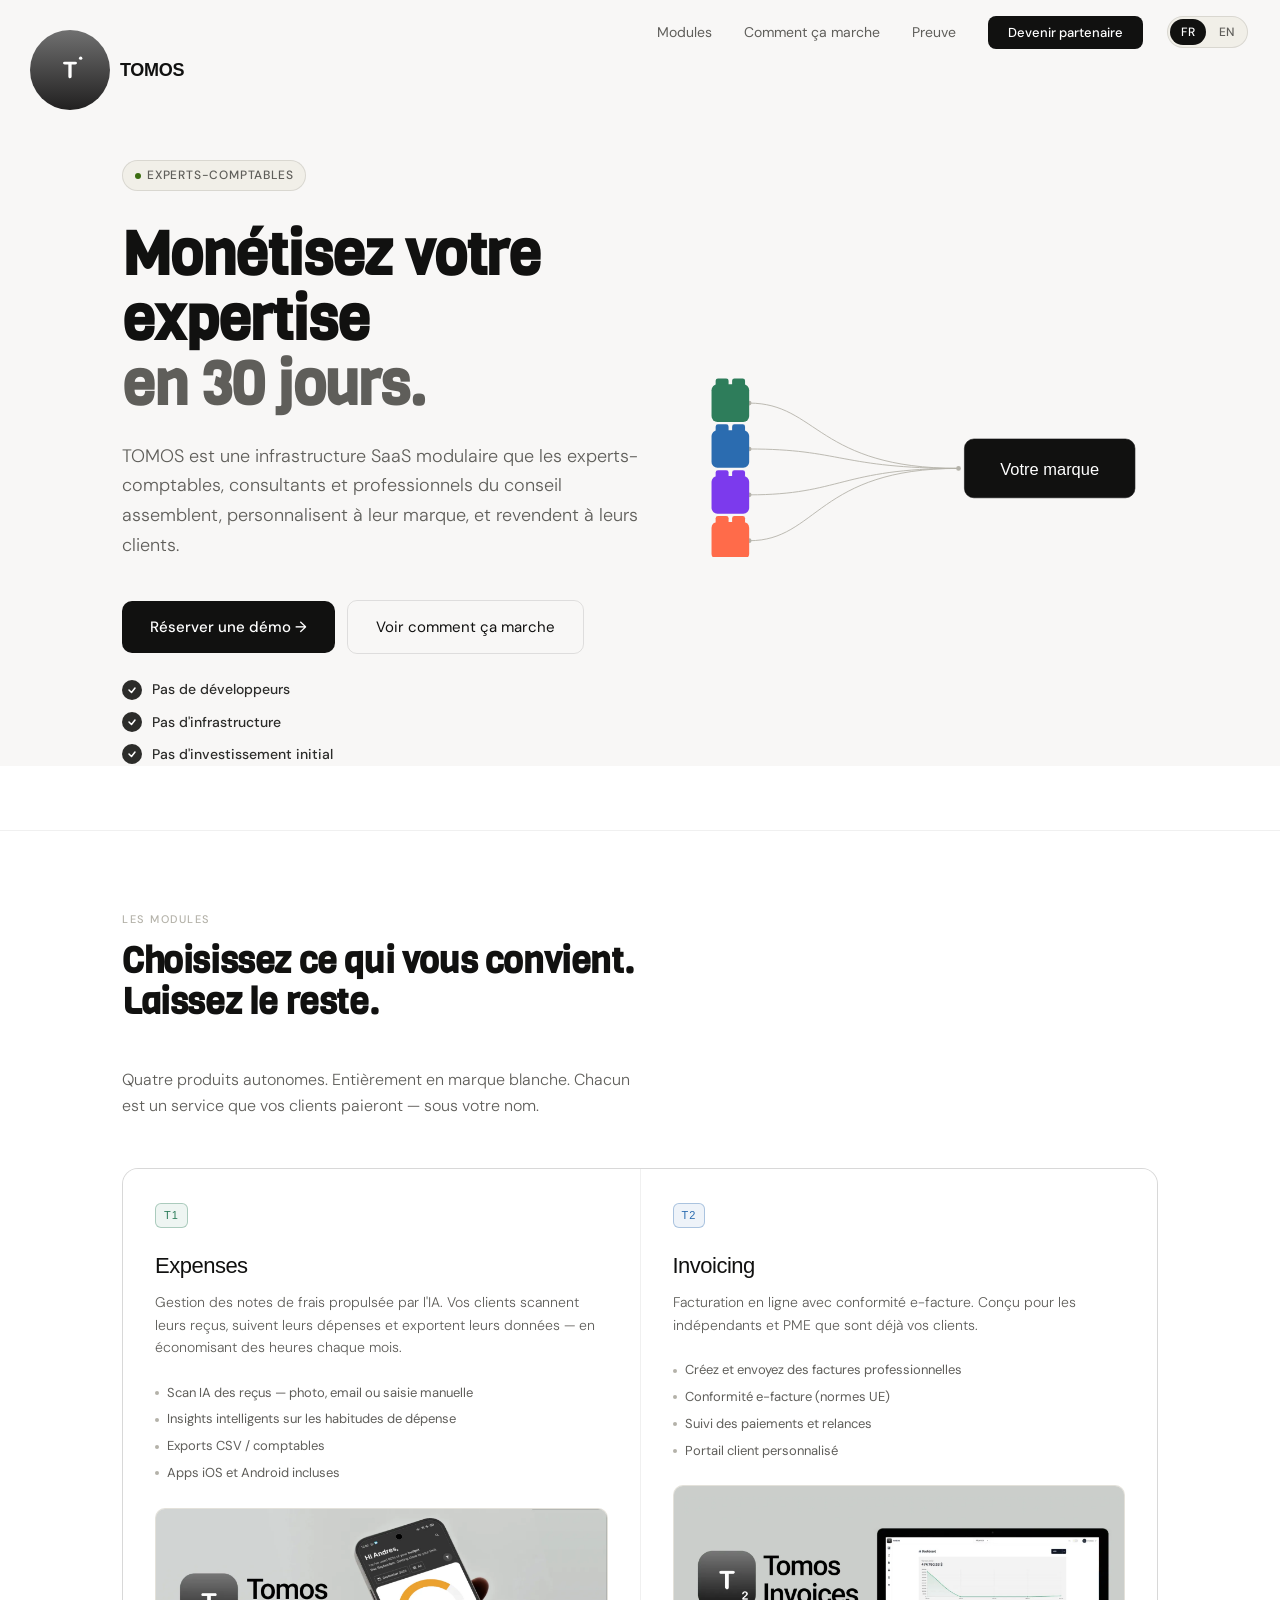
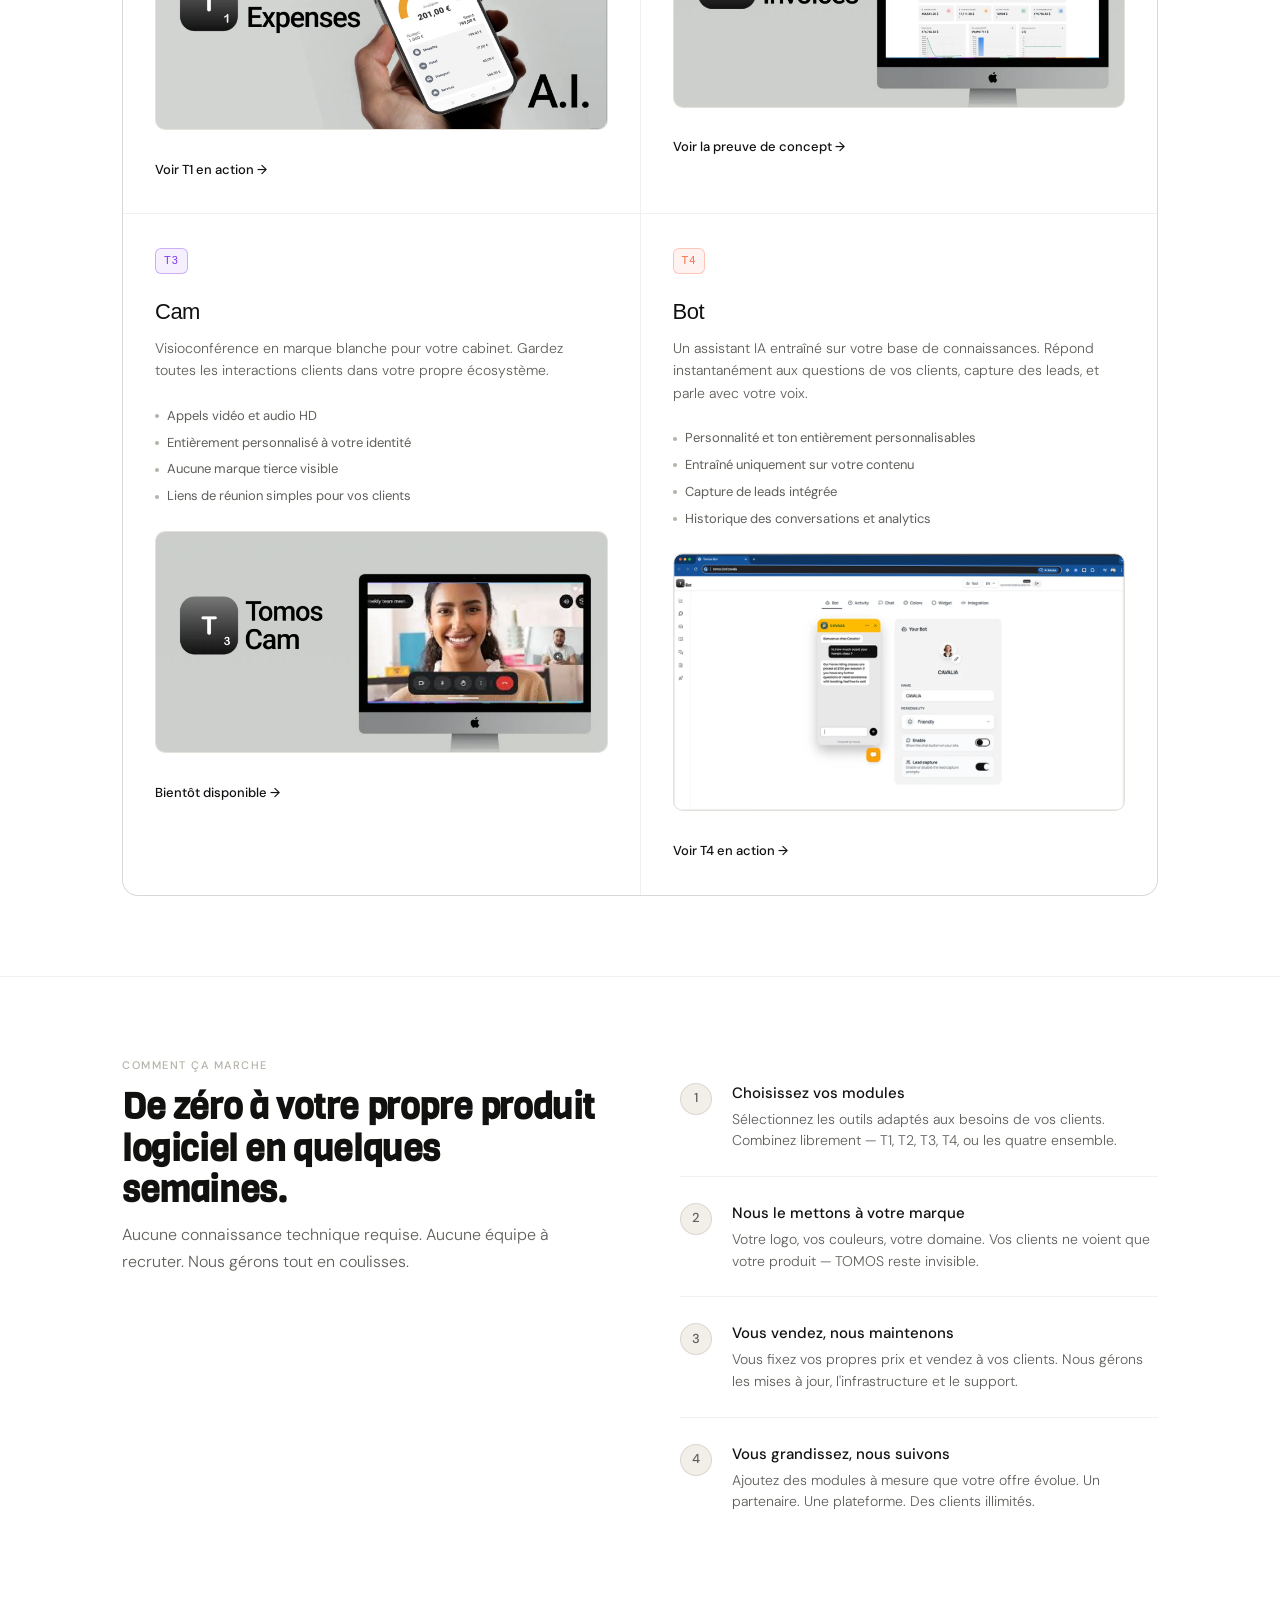
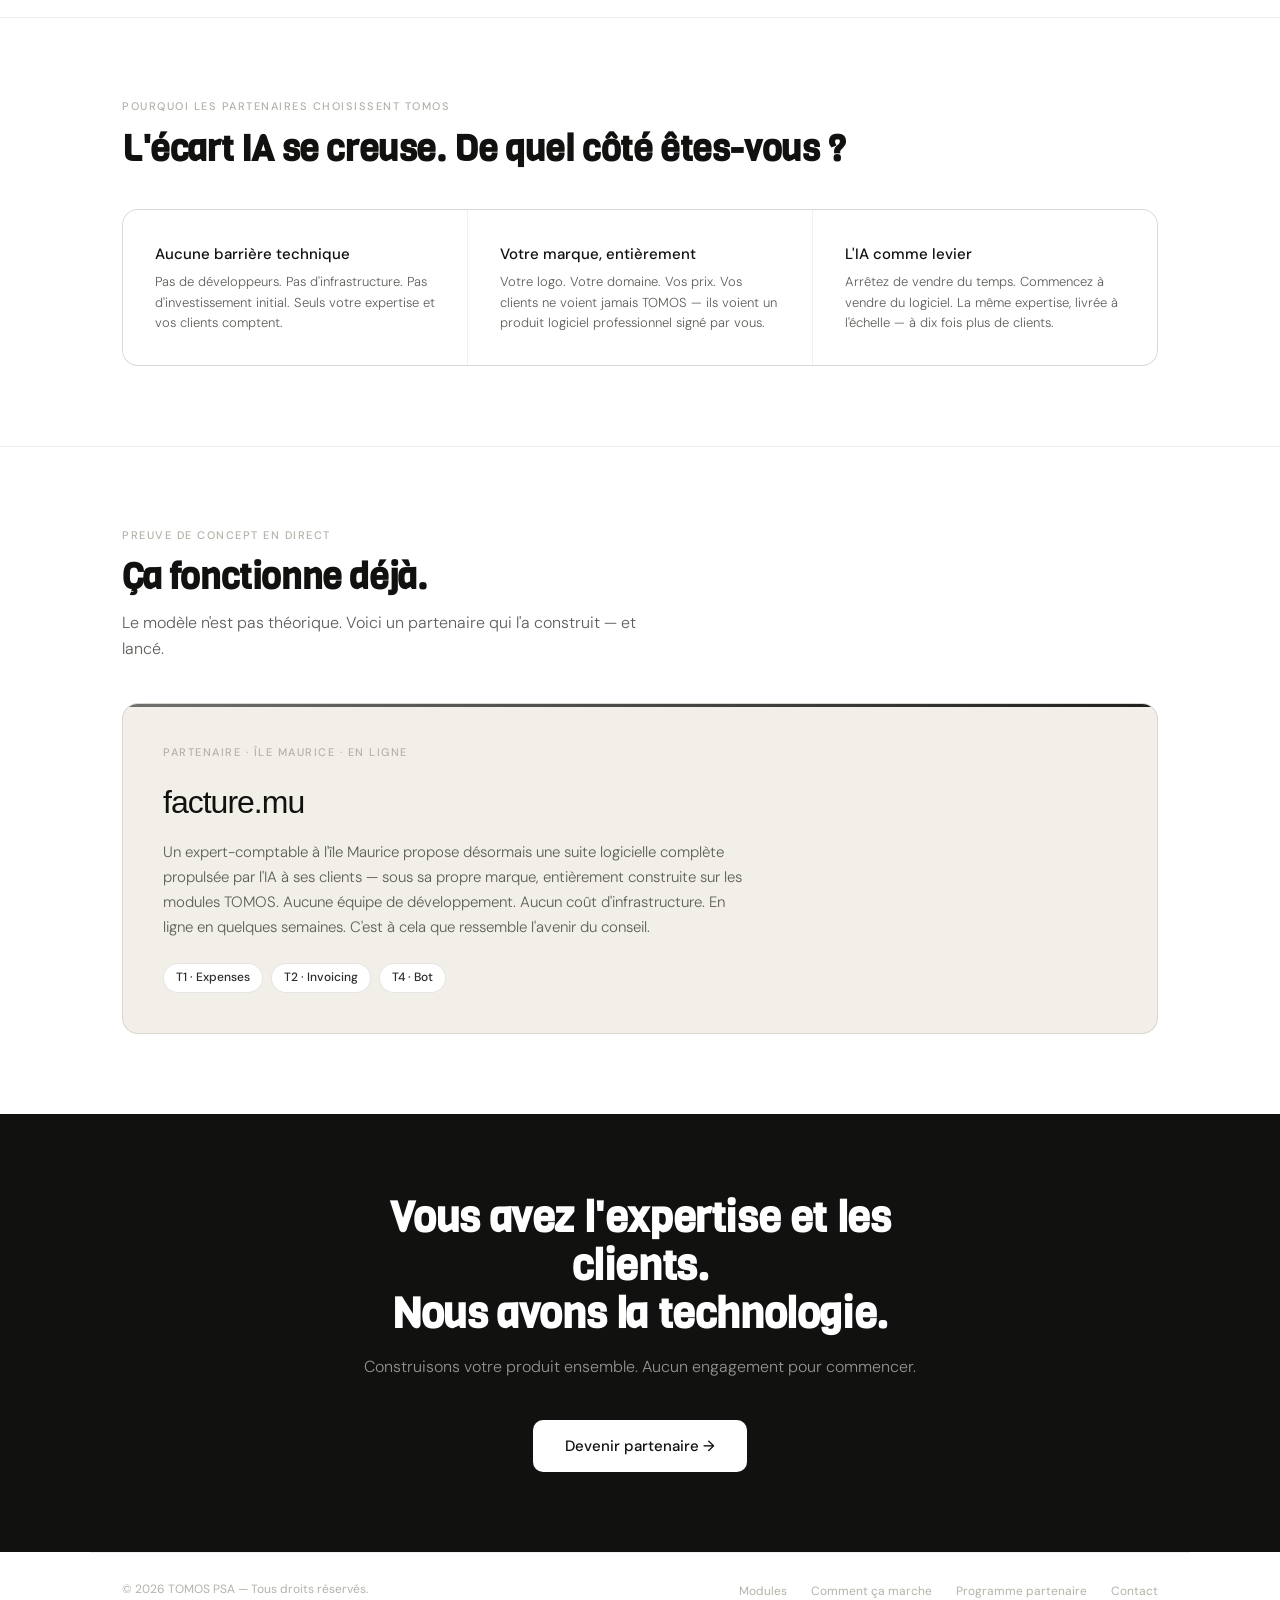
==== index.html @ b1128c19 "Replace Syne display font with Arial Co-Authored-By: Claude Sonnet 5 <noreply@anthropic.com>" ====
<!DOCTYPE html>
<html lang="fr">
<head>
  <meta charset="UTF-8">
  <meta name="viewport" content="width=device-width, initial-scale=1.0">
  <title>TOMOS.io — Monetize your expertise</title>
  <meta name="description" content="TOMOS is modular white-label SaaS infrastructure for accounting firms and advisory professionals — Expenses, Invoicing, Cam, Bot.">
  <link rel="icon" href="assets/img/logos/logo-tomos.svg" type="image/svg+xml">
  <link rel="preconnect" href="https://fonts.googleapis.com">
  <link rel="preconnect" href="https://fonts.gstatic.com" crossorigin>
  <link href="https://fonts.googleapis.com/css2?family=DM+Sans:ital,opsz,wght@0,9..40,300;0,9..40,400;0,9..40,500;1,9..40,300&family=Viga&display=swap" rel="stylesheet">
  <link rel="stylesheet" href="assets/css/style.css?v=14">
</head>
<body>

  <div class="hero-bg-parallax"></div>

  <!-- NAV -->
    <a href="index.html" class="nav-logo">
      <img src="assets/img/logos/logo-tomos.svg" alt="TOMOS" class="logo-mark">
      <span class="logo-name">TOMOS</span>
    </a>
  <nav>
    <ul class="nav-links">
      <li><a href="#modules" data-i18n="common.nav.modules">Modules</a></li>
      <li><a href="#how" data-i18n="common.nav.how">How it works</a></li>
      <li><a href="#proof" data-i18n="common.nav.proof">Proof of concept</a></li>
      <li><a href="partner.html" class="nav-cta" data-i18n="common.nav.partner">Become a partner</a></li>
    </ul>
    <div class="lang-switch">
      <button class="lang-btn" data-lang="fr">FR</button>
      <button class="lang-btn" data-lang="en">EN</button>
    </div>
  </nav>

  <!-- HERO -->
  <div class="hero-section">
    <div class="hero">
      <div class="hero-grid">
        <div class="hero-copy">
          <div class="hero-tag">
            <span class="hero-dot"></span>
            <span data-i18n="index.hero.tag">For accounting firms</span>
          </div>
          <h1 data-i18n="index.hero.title">Monetize your expertise<br><span class="muted">in 30 days.</span></h1>
          <p class="hero-sub" data-i18n="index.hero.sub">TOMOS is modular SaaS infrastructure that accounting firms, consultants, and advisory professionals assemble, brand as their own, and sell to their clients.</p>
          <div class="hero-actions">
            <a href="partner.html" class="btn-primary" data-i18n="index.hero.ctaPrimary">Book a demo →</a>
            <a href="#how" class="btn-secondary" data-i18n="index.hero.ctaSecondary">See how it works</a>
          </div>
          <ul class="hero-checklist">
            <li><span class="check-dot"><svg viewBox="0 0 10 10" fill="none"><path d="M2 5l2.5 2.5L8 3" stroke="#fff" stroke-width="1.5" stroke-linecap="round" stroke-linejoin="round"/></svg></span><span data-i18n="index.hero.check1">No developers</span></li>
            <li><span class="check-dot"><svg viewBox="0 0 10 10" fill="none"><path d="M2 5l2.5 2.5L8 3" stroke="#fff" stroke-width="1.5" stroke-linecap="round" stroke-linejoin="round"/></svg></span><span data-i18n="index.hero.check2">No infrastructure</span></li>
            <li><span class="check-dot"><svg viewBox="0 0 10 10" fill="none"><path d="M2 5l2.5 2.5L8 3" stroke="#fff" stroke-width="1.5" stroke-linecap="round" stroke-linejoin="round"/></svg></span><span data-i18n="index.hero.check3">No upfront investment</span></li>
          </ul>
        </div>

        <div class="hero-visual">
          <div class="diagram-panel">
            <svg class="node-diagram" viewBox="0 0 800 320" xmlns="http://www.w3.org/2000/svg" role="img" aria-label="T1, T2, T3 and T4 modules connecting into your branded product">
              <path class="connector" d="M104,58 C220,58 220,169 460,169"/>
              <path class="connector" d="M104,136 C260,136 260,169 460,169"/>
              <path class="connector" d="M104,214 C260,214 260,169 460,169"/>
              <path class="connector" d="M104,292 C220,292 220,169 460,169"/>
              <circle class="connector-dot" cx="460" cy="169" r="4"/>

              <g class="floating-brick" style="animation-delay:0s">
                <circle class="connector-dot" cx="104" cy="58" r="4"/>
                <rect x="47" y="16" width="22" height="14" rx="4" fill="var(--node-t1)"/>
                <rect x="75" y="16" width="22" height="14" rx="4" fill="var(--node-t1)"/>
                <rect x="40" y="26" width="64" height="64" rx="10" fill="var(--node-t1)"/>
              </g>

              <g class="floating-brick" style="animation-delay:0.5s">
                <circle class="connector-dot" cx="104" cy="136" r="4"/>
                <rect x="47" y="94" width="22" height="14" rx="4" fill="var(--node-t2)"/>
                <rect x="75" y="94" width="22" height="14" rx="4" fill="var(--node-t2)"/>
                <rect x="40" y="104" width="64" height="64" rx="10" fill="var(--node-t2)"/>
              </g>

              <g class="floating-brick" style="animation-delay:1s">
                <circle class="connector-dot" cx="104" cy="214" r="4"/>
                <rect x="47" y="172" width="22" height="14" rx="4" fill="var(--node-t3)"/>
                <rect x="75" y="172" width="22" height="14" rx="4" fill="var(--node-t3)"/>
                <rect x="40" y="182" width="64" height="64" rx="10" fill="var(--node-t3)"/>
              </g>

              <g class="floating-brick" style="animation-delay:1.5s">
                <circle class="connector-dot" cx="104" cy="292" r="4"/>
                <rect x="47" y="250" width="22" height="14" rx="4" fill="var(--node-t4)"/>
                <rect x="75" y="250" width="22" height="14" rx="4" fill="var(--node-t4)"/>
                <rect x="40" y="260" width="64" height="64" rx="10" fill="var(--node-t4)"/>
              </g>

              <rect class="output-rect" x="470" y="119" width="290" height="100" rx="16"/>
              <text class="output-title" x="615" y="180" font-size="28" text-anchor="middle" data-i18n="index.hero.diagramTitle">Your brand</text>
            </svg>
          </div>
        </div>
      </div>
    </div>
  </div>

  <hr class="section-divider">

  <!-- MODULES -->
  <section id="modules">
    <div class="section-intro">
      <div>
        <div class="section-label" data-i18n="index.modules.label">The modules</div>
        <h2 data-i18n="index.modules.title">Pick what fits.<br>Leave what doesn't.</h2>
      </div>
      <p class="section-sub" data-i18n="index.modules.sub">Four standalone products. Fully white-label. Each one is something your clients will pay for — under your name.</p>
    </div>

    <div class="modules-grid">

      <!-- T1 -->
      <div class="module-card">
        <div class="module-number t1">T1</div>
        <div class="module-title">Expenses</div>
        <p class="module-desc" data-i18n="index.modules.t1.desc">AI-powered expense management. Your clients scan receipts, track spending, and export data — saving hours every month.</p>
        <ul class="module-features">
          <li><span class="feature-dot"></span><span data-i18n="index.modules.t1.f1">AI receipt scanning — photo, email, or manual</span></li>
          <li><span class="feature-dot"></span><span data-i18n="index.modules.t1.f2">Smart insights and spending patterns</span></li>
          <li><span class="feature-dot"></span><span data-i18n="index.modules.t1.f3">CSV/accounting exports</span></li>
          <li><span class="feature-dot"></span><span data-i18n="index.modules.t1.f4">iOS and Android apps included</span></li>
        </ul>
        <div class="module-img">
          <img src="assets/img/logos/header-t1.webp" alt="T1 Expenses" loading="lazy">
        </div>
        <br>
        <a href="t1.html" class="module-link" data-i18n="index.modules.t1.link">See T1 in action →</a>
      </div>

      <!-- T2 -->
      <div class="module-card">
        <div class="module-number t2">T2</div>
        <div class="module-title">Invoicing</div>
        <p class="module-desc" data-i18n="index.modules.t2.desc">Online invoicing with e-invoice compliance. Built for the entrepreneurs and SMEs your clients already are.</p>
        <ul class="module-features">
          <li><span class="feature-dot"></span><span data-i18n="index.modules.t2.f1">Create and send professional invoices</span></li>
          <li><span class="feature-dot"></span><span data-i18n="index.modules.t2.f2">E-invoice compliance (EU standards)</span></li>
          <li><span class="feature-dot"></span><span data-i18n="index.modules.t2.f3">Payment tracking and reminders</span></li>
          <li><span class="feature-dot"></span><span data-i18n="index.modules.t2.f4">Branded client portal</span></li>
        </ul>
        <div class="module-img">
          <img src="assets/img/logos/header-t2.webp" alt="T2 Invoicing" loading="lazy">
        </div>
        <br>
        <a href="t2.html" class="module-link" data-i18n="index.modules.t2.link">See the proof of concept →</a>
      </div>

      <!-- T3 -->
      <div class="module-card">
        <div class="module-number t3">T3</div>
        <div class="module-title">Cam</div>
        <p class="module-desc" data-i18n="index.modules.t3.desc">Branded video conferencing for your practice. Keep all client interactions inside your own ecosystem.</p>
        <ul class="module-features">
          <li><span class="feature-dot"></span><span data-i18n="index.modules.t3.f1">HD video and audio calls</span></li>
          <li><span class="feature-dot"></span><span data-i18n="index.modules.t3.f2">Fully branded with your identity</span></li>
          <li><span class="feature-dot"></span><span data-i18n="index.modules.t3.f3">No third-party branding visible</span></li>
          <li><span class="feature-dot"></span><span data-i18n="index.modules.t3.f4">Simple meeting links for clients</span></li>
        </ul>
        <div class="module-img">
          <img src="assets/img/logos/header-t3.webp" alt="T3 Cam" loading="lazy">
        </div>
        <br>
        <a href="t3.html" class="module-link" data-i18n="index.modules.t3.link">Coming soon →</a>
      </div>

      <!-- T4 -->
      <div class="module-card">
        <div class="module-number t4">T4</div>
        <div class="module-title">Bot</div>
        <p class="module-desc" data-i18n="index.modules.t4.desc">An AI assistant trained on your knowledge base. Answers your clients' questions instantly, captures leads, and speaks in your voice.</p>
        <ul class="module-features">
          <li><span class="feature-dot"></span><span data-i18n="index.modules.t4.f1">Fully customizable persona and tone</span></li>
          <li><span class="feature-dot"></span><span data-i18n="index.modules.t4.f2">Trained only on your content</span></li>
          <li><span class="feature-dot"></span><span data-i18n="index.modules.t4.f3">Lead capture built in</span></li>
          <li><span class="feature-dot"></span><span data-i18n="index.modules.t4.f4">Conversation history and analytics</span></li>
        </ul>
        <div class="module-img">
          <img src="assets/img/t4/app-bot.webp" alt="T4 Bot interface" loading="lazy">
        </div>
        <br>
        <a href="t4.html" class="module-link" data-i18n="index.modules.t4.link">See T4 in action →</a>
      </div>

    </div>
  </section>

  <hr class="section-divider">

  <!-- HOW IT WORKS -->
  <section id="how">
    <div class="how-grid">
      <div>
        <div class="section-label" data-i18n="index.how.label">How it works</div>
        <h2 data-i18n="index.how.title">From zero to your own software product in weeks.</h2>
        <p class="section-sub" style="margin-top:0.75rem;" data-i18n="index.how.sub">No technical knowledge required. No team to hire. We handle everything behind the scenes.</p>
      </div>
      <ul class="steps">
        <li class="step">
          <div class="step-num">1</div>
          <div>
            <div class="step-title" data-i18n="index.how.step1.title">Choose your modules</div>
            <p class="step-desc" data-i18n="index.how.step1.desc">Select the tools that fit your clients' needs. Combine freely — T1, T2, T3, T4, or all four together.</p>
          </div>
        </li>
        <li class="step">
          <div class="step-num">2</div>
          <div>
            <div class="step-title" data-i18n="index.how.step2.title">We brand it for you</div>
            <p class="step-desc" data-i18n="index.how.step2.desc">Your logo, your colors, your domain. Your clients see only your product — TOMOS is invisible.</p>
          </div>
        </li>
        <li class="step">
          <div class="step-num">3</div>
          <div>
            <div class="step-title" data-i18n="index.how.step3.title">You sell, we maintain</div>
            <p class="step-desc" data-i18n="index.how.step3.desc">You set your own pricing and sell to your clients. We handle updates, infrastructure, and support.</p>
          </div>
        </li>
        <li class="step">
          <div class="step-num">4</div>
          <div>
            <div class="step-title" data-i18n="index.how.step4.title">You grow, we scale with you</div>
            <p class="step-desc" data-i18n="index.how.step4.desc">Add modules as your offering evolves. One partner. One stack. Unlimited clients.</p>
          </div>
        </li>
      </ul>
    </div>
  </section>

  <hr class="section-divider">

  <!-- VALUE PROPS -->
  <section>
    <div class="section-label" data-i18n="index.values.label">Why partners choose TOMOS</div>
    <h2 data-i18n="index.values.title">The AI gap is widening. Which side are you on?</h2>
    <div class="values-grid">
      <div class="value-item">
        <div class="value-title" data-i18n="index.values.v1.title">No technical barrier</div>
        <p class="value-desc" data-i18n="index.values.v1.desc">No developers. No infrastructure. No upfront investment. Your talent and your clients are the only things you need.</p>
      </div>
      <div class="value-item">
        <div class="value-title" data-i18n="index.values.v2.title">Your brand, entirely</div>
        <p class="value-desc" data-i18n="index.values.v2.desc">Your logo. Your domain. Your pricing. Your clients never see TOMOS — they see a professional software product from you.</p>
      </div>
      <div class="value-item">
        <div class="value-title" data-i18n="index.values.v3.title">AI as your lever</div>
        <p class="value-desc" data-i18n="index.values.v3.desc">Stop selling time. Start selling software. The same expertise, delivered at scale — to ten times more clients.</p>
      </div>
    </div>
  </section>

  <hr class="section-divider">

  <!-- PROOF -->
  <section id="proof">
    <div class="section-label" data-i18n="index.proofSection.label">Live proof of concept</div>
    <h2 data-i18n="index.proofSection.title">It's already working.</h2>
    <p class="section-sub" style="margin-bottom:2.5rem;" data-i18n="index.proofSection.sub">The model isn't theoretical. Here's a partner who built on it — and launched.</p>
    <div class="proof-card">
      <div class="proof-eyebrow" data-i18n="index.proofSection.eyebrow">Partner · Mauritius · Live</div>
      <div class="proof-name">facture.mu</div>
      <p class="proof-desc" data-i18n="index.proofSection.desc">An accounting professional in Mauritius now offers a complete AI-powered software suite to his clients — under his own brand, built entirely on TOMOS modules. No development team. No infrastructure costs. Live in weeks. This is what the future of advisory looks like.</p>
      <div class="proof-modules">
        <span class="proof-pill">T1 · Expenses</span>
        <span class="proof-pill">T2 · Invoicing</span>
        <span class="proof-pill">T4 · Bot</span>
      </div>
    </div>
  </section>

  <!-- CTA -->
  <div class="cta-section">
    <div class="cta-inner">
      <h2 data-i18n="index.cta.title">You have the clients and the drive.<br>We have the technology.</h2>
      <p data-i18n="index.cta.sub">Let's build your product together. No commitment to start.</p>
      <a href="partner.html" class="btn-white" data-i18n="index.cta.btn">Become a partner →</a>
    </div>
  </div>

  <!-- FOOTER -->
  <footer>
    <span class="footer-copy" data-i18n="common.footer.copy">© 2026 TOMOS PSA — All rights reserved.</span>
    <ul class="footer-links">
      <li><a href="#modules" data-i18n="common.nav.modules">Modules</a></li>
      <li><a href="#how" data-i18n="common.nav.how">How it works</a></li>
      <li><a href="partner.html" data-i18n="common.footer.partner">Partner program</a></li>
      <li><a href="mailto:contact@tomos.io" data-i18n="common.footer.contact">Contact</a></li>
    </ul>
  </footer>

  <script>
    window.I18N = {
      fr: {
        common: {
          nav: { modules: "Modules", how: "Comment ça marche", proof: "Preuve", partner: "Devenir partenaire" },
          footer: { copy: "© 2026 TOMOS PSA — Tous droits réservés.", partner: "Programme partenaire", contact: "Contact" }
        },
        index: {
          hero: {
            tag: "Experts-comptables",
            title: "Monétisez votre expertise<br><span class=\"muted\">en 30 jours.</span>",
            sub: "TOMOS est une infrastructure SaaS modulaire que les experts-comptables, consultants et professionnels du conseil assemblent, personnalisent à leur marque, et revendent à leurs clients.",
            ctaPrimary: "Réserver une démo →",
            ctaSecondary: "Voir comment ça marche",
            check1: "Pas de développeurs",
            check2: "Pas d'infrastructure",
            check3: "Pas d'investissement initial",
            diagramTitle: "Votre marque"
          },
          modules: {
            label: "Les modules",
            title: "Choisissez ce qui vous convient.<br>Laissez le reste.",
            sub: "Quatre produits autonomes. Entièrement en marque blanche. Chacun est un service que vos clients paieront — sous votre nom.",
            t1: {
              desc: "Gestion des notes de frais propulsée par l'IA. Vos clients scannent leurs reçus, suivent leurs dépenses et exportent leurs données — en économisant des heures chaque mois.",
              f1: "Scan IA des reçus — photo, email ou saisie manuelle",
              f2: "Insights intelligents sur les habitudes de dépense",
              f3: "Exports CSV / comptables",
              f4: "Apps iOS et Android incluses",
              link: "Voir T1 en action →"
            },
            t2: {
              desc: "Facturation en ligne avec conformité e-facture. Conçu pour les indépendants et PME que sont déjà vos clients.",
              f1: "Créez et envoyez des factures professionnelles",
              f2: "Conformité e-facture (normes UE)",
              f3: "Suivi des paiements et relances",
              f4: "Portail client personnalisé",
              link: "Voir la preuve de concept →"
            },
            t3: {
              desc: "Visioconférence en marque blanche pour votre cabinet. Gardez toutes les interactions clients dans votre propre écosystème.",
              f1: "Appels vidéo et audio HD",
              f2: "Entièrement personnalisé à votre identité",
              f3: "Aucune marque tierce visible",
              f4: "Liens de réunion simples pour vos clients",
              link: "Bientôt disponible →"
            },
            t4: {
              desc: "Un assistant IA entraîné sur votre base de connaissances. Répond instantanément aux questions de vos clients, capture des leads, et parle avec votre voix.",
              f1: "Personnalité et ton entièrement personnalisables",
              f2: "Entraîné uniquement sur votre contenu",
              f3: "Capture de leads intégrée",
              f4: "Historique des conversations et analytics",
              link: "Voir T4 en action →"
            }
          },
          how: {
            label: "Comment ça marche",
            title: "De zéro à votre propre produit logiciel en quelques semaines.",
            sub: "Aucune connaissance technique requise. Aucune équipe à recruter. Nous gérons tout en coulisses.",
            step1: { title: "Choisissez vos modules", desc: "Sélectionnez les outils adaptés aux besoins de vos clients. Combinez librement — T1, T2, T3, T4, ou les quatre ensemble." },
            step2: { title: "Nous le mettons à votre marque", desc: "Votre logo, vos couleurs, votre domaine. Vos clients ne voient que votre produit — TOMOS reste invisible." },
            step3: { title: "Vous vendez, nous maintenons", desc: "Vous fixez vos propres prix et vendez à vos clients. Nous gérons les mises à jour, l'infrastructure et le support." },
            step4: { title: "Vous grandissez, nous suivons", desc: "Ajoutez des modules à mesure que votre offre évolue. Un partenaire. Une plateforme. Des clients illimités." }
          },
          values: {
            label: "Pourquoi les partenaires choisissent TOMOS",
            title: "L'écart IA se creuse. De quel côté êtes-vous ?",
            v1: { title: "Aucune barrière technique", desc: "Pas de développeurs. Pas d'infrastructure. Pas d'investissement initial. Seuls votre expertise et vos clients comptent." },
            v2: { title: "Votre marque, entièrement", desc: "Votre logo. Votre domaine. Vos prix. Vos clients ne voient jamais TOMOS — ils voient un produit logiciel professionnel signé par vous." },
            v3: { title: "L'IA comme levier", desc: "Arrêtez de vendre du temps. Commencez à vendre du logiciel. La même expertise, livrée à l'échelle — à dix fois plus de clients." }
          },
          proofSection: {
            label: "Preuve de concept en direct",
            title: "Ça fonctionne déjà.",
            sub: "Le modèle n'est pas théorique. Voici un partenaire qui l'a construit — et lancé.",
            eyebrow: "Partenaire · Île Maurice · En ligne",
            desc: "Un expert-comptable à l'île Maurice propose désormais une suite logicielle complète propulsée par l'IA à ses clients — sous sa propre marque, entièrement construite sur les modules TOMOS. Aucune équipe de développement. Aucun coût d'infrastructure. En ligne en quelques semaines. C'est à cela que ressemble l'avenir du conseil."
          },
          cta: {
            title: "Vous avez l'expertise et les clients.<br>Nous avons la technologie.",
            sub: "Construisons votre produit ensemble. Aucun engagement pour commencer.",
            btn: "Devenir partenaire →"
          }
        }
      },
      en: {
        common: {
          nav: { modules: "Modules", how: "How it works", proof: "Proof of concept", partner: "Become a partner" },
          footer: { copy: "© 2026 TOMOS PSA — All rights reserved.", partner: "Partner program", contact: "Contact" }
        },
        index: {
          hero: {
            tag: "For accounting firms",
            title: "Monetize your expertise<br><span class=\"muted\">in 30 days.</span>",
            sub: "TOMOS is modular SaaS infrastructure that accounting firms, consultants, and advisory professionals assemble, brand as their own, and sell to their clients.",
            ctaPrimary: "Book a demo →",
            ctaSecondary: "See how it works",
            check1: "No developers",
            check2: "No infrastructure",
            check3: "No upfront investment",
            diagramTitle: "Your brand"
          },
          modules: {
            label: "The modules",
            title: "Pick what fits.<br>Leave what doesn't.",
            sub: "Four standalone products. Fully white-label. Each one is something your clients will pay for — under your name.",
            t1: {
              desc: "AI-powered expense management. Your clients scan receipts, track spending, and export data — saving hours every month.",
              f1: "AI receipt scanning — photo, email, or manual",
              f2: "Smart insights and spending patterns",
              f3: "CSV/accounting exports",
              f4: "iOS and Android apps included",
              link: "See T1 in action →"
            },
            t2: {
              desc: "Online invoicing with e-invoice compliance. Built for the entrepreneurs and SMEs your clients already are.",
              f1: "Create and send professional invoices",
              f2: "E-invoice compliance (EU standards)",
              f3: "Payment tracking and reminders",
              f4: "Branded client portal",
              link: "See the proof of concept →"
            },
            t3: {
              desc: "Branded video conferencing for your practice. Keep all client interactions inside your own ecosystem.",
              f1: "HD video and audio calls",
              f2: "Fully branded with your identity",
              f3: "No third-party branding visible",
              f4: "Simple meeting links for clients",
              link: "Coming soon →"
            },
            t4: {
              desc: "An AI assistant trained on your knowledge base. Answers your clients' questions instantly, captures leads, and speaks in your voice.",
              f1: "Fully customizable persona and tone",
              f2: "Trained only on your content",
              f3: "Lead capture built in",
              f4: "Conversation history and analytics",
              link: "See T4 in action →"
            }
          },
          how: {
            label: "How it works",
            title: "From zero to your own software product in weeks.",
            sub: "No technical knowledge required. No team to hire. We handle everything behind the scenes.",
            step1: { title: "Choose your modules", desc: "Select the tools that fit your clients' needs. Combine freely — T1, T2, T3, T4, or all four together." },
            step2: { title: "We brand it for you", desc: "Your logo, your colors, your domain. Your clients see only your product — TOMOS is invisible." },
            step3: { title: "You sell, we maintain", desc: "You set your own pricing and sell to your clients. We handle updates, infrastructure, and support." },
            step4: { title: "You grow, we scale with you", desc: "Add modules as your offering evolves. One partner. One stack. Unlimited clients." }
          },
          values: {
            label: "Why partners choose TOMOS",
            title: "The AI gap is widening. Which side are you on?",
            v1: { title: "No technical barrier", desc: "No developers. No infrastructure. No upfront investment. Your talent and your clients are the only things you need." },
            v2: { title: "Your brand, entirely", desc: "Your logo. Your domain. Your pricing. Your clients never see TOMOS — they see a professional software product from you." },
            v3: { title: "AI as your lever", desc: "Stop selling time. Start selling software. The same expertise, delivered at scale — to ten times more clients." }
          },
          proofSection: {
            label: "Live proof of concept",
            title: "It's already working.",
            sub: "The model isn't theoretical. Here's a partner who built on it — and launched.",
            eyebrow: "Partner · Mauritius · Live",
            desc: "An accounting professional in Mauritius now offers a complete AI-powered software suite to his clients — under his own brand, built entirely on TOMOS modules. No development team. No infrastructure costs. Live in weeks. This is what the future of advisory looks like."
          },
          cta: {
            title: "You have the clients and the drive.<br>We have the technology.",
            sub: "Let's build your product together. No commitment to start.",
            btn: "Become a partner →"
          }
        }
      }
    };
  </script>
  <script src="assets/js/i18n.js?v=7"></script>
</body>
</html>
---- assets/css/style.css ----
/* TOMOS.io — shared stylesheet */

*, *::before, *::after { box-sizing: border-box; margin: 0; padding: 0; }

:root {
  --black: #111110;
  --off-black: #1c1c1b;
  --dark-gray: #2c2c2a;
  --mid-gray: #5f5e5a;
  --light-gray: #b4b2a9;
  --pale: #f1efe8;
  --white: #ffffff;
  --surface-gray-dark: #F0EFEC;
  --surface-gray: #F8F7F6;
  --surface-gray-light: #FBFAF9;
  --border: rgba(0,0,0,0.1);
  --border-light: rgba(0,0,0,0.06);
  --accent-from: #707070;
  --accent-to: #212020;
  --font-display: Arial, sans-serif;
  --font-body: 'DM Sans', sans-serif;

  /* Node-diagram accent system */
  --brand-a: #ff7a45;
  --brand-b: #ff3d71;
  --brand-gradient: linear-gradient(120deg, var(--brand-a), var(--brand-b));
  --node-t1: #2e7d5b;
  --node-t2: #2b6cb0;
  --node-t3: #7c3aed;
  --node-t4: #ff6b4a;
}

html { scroll-behavior: smooth; }

body {
  position: relative;
  font-family: var(--font-body);
  background: var(--white);
  color: var(--black);
  font-size: 16px;
  line-height: 1.6;
  -webkit-font-smoothing: antialiased;
}

/* Background wash covering the top 50% of the whole page (set in JS) */
.hero-bg-parallax {
  position: absolute;
  top: 0;
  left: 0;
  right: 0;
  height: 50vh;
  background: var(--surface-gray);
  z-index: -1;
  will-change: transform;
}

img { max-width: 100%; }

/* NAV */
nav {
  position: sticky;
  top: 0;
  z-index: 100;
  background: transparent;
  border-bottom: 0.5px solid transparent;
  padding: 0 2rem;
  height: 64px;
  display: flex;
  align-items: center;
  justify-content: space-between;
  gap: 1.5rem;
  transition: background 0.2s ease, border-color 0.2s ease, backdrop-filter 0.2s ease;
}

nav.scrolled {
  background: rgba(255,255,255,0.92);
  backdrop-filter: blur(12px);
  border-bottom: 0.5px solid var(--border-light);
}

/* Floating logo — fixed top-left, independent of the nav bar */
.nav-logo {
  position: fixed;
  top: 30px;
  left: 30px;
  z-index: 200;
  display: flex;
  align-items: center;
  gap: 10px;
  text-decoration: none;
  color: var(--black);
}

.logo-mark {
  width: 80px;
  height: auto;
  display: block;
  flex-shrink: 0;
}

.logo-name {
  font-family: 'Arial Rounded MT Bold', 'Arial Rounded MT', 'Varela Round', sans-serif;
  font-weight: 700;
  font-size: 18px;
  letter-spacing: -0.3px;
}

.nav-links {
  display: flex;
  align-items: center;
  gap: 2rem;
  list-style: none;
  flex: 1;
  justify-content: flex-end;
}

.nav-links a {
  font-size: 14px;
  color: var(--mid-gray);
  text-decoration: none;
  transition: color 0.15s;
  white-space: nowrap;
}

.nav-links a:hover { color: var(--black); }

.nav-cta {
  padding: 8px 20px;
  background: var(--black);
  color: var(--white) !important;
  border-radius: 8px;
  font-size: 13px !important;
  font-weight: 500;
  transition: opacity 0.15s !important;
}

.nav-cta:hover { opacity: 0.85; color: var(--white) !important; }

.lang-switch {
  display: flex;
  align-items: center;
  gap: 2px;
  background: var(--pale);
  border: 0.5px solid var(--border);
  border-radius: 20px;
  padding: 2px;
  flex-shrink: 0;
}

.lang-btn {
  font-family: var(--font-body);
  font-size: 12px;
  font-weight: 500;
  color: var(--mid-gray);
  background: transparent;
  border: none;
  border-radius: 18px;
  padding: 5px 11px;
  cursor: pointer;
  transition: background 0.15s, color 0.15s;
}

.lang-btn.active { background: var(--black); color: var(--white); }

/* HERO */
.hero-section { background: transparent; }

.hero {
  position: relative;
  z-index: 1;
  padding: 6rem 2rem 4rem;
  max-width: 1100px;
  margin: 0 auto;
}

.hero-grid {
  display: grid;
  grid-template-columns: 1.1fr 1fr;
  gap: 3rem;
  align-items: center;
}

.hero-visual { min-width: 0; }

.hero-tag {
  display: inline-flex;
  align-items: center;
  gap: 6px;
  font-size: 12px;
  font-weight: 500;
  letter-spacing: 0.8px;
  text-transform: uppercase;
  color: var(--mid-gray);
  background: var(--pale);
  border: 0.5px solid var(--border);
  border-radius: 20px;
  padding: 5px 12px;
  margin-bottom: 2rem;
}

.hero-dot {
  width: 6px;
  height: 6px;
  border-radius: 50%;
  background: #3b6d11;
}

h1 {
  font-family: 'Viga', 'Helvetica Neue', Arial, sans-serif;
  font-size: clamp(38px, 6vw, 60px);
  font-weight: 700;
  line-height: 1.08;
  letter-spacing: -1px;
  max-width: 720px;
  margin-bottom: 1.5rem;
}

h1 .muted { color: var(--mid-gray); }

.hero-sub {
  font-size: 18px;
  color: var(--mid-gray);
  max-width: 560px;
  line-height: 1.65;
  margin-bottom: 2.5rem;
  font-weight: 300;
}

.hero-actions {
  display: flex;
  gap: 12px;
  align-items: center;
  flex-wrap: wrap;
  margin-bottom: 1.5rem;
}

.btn-primary {
  display: inline-flex;
  align-items: center;
  gap: 6px;
  padding: 14px 28px;
  background: var(--black);
  color: var(--white);
  border: none;
  border-radius: 10px;
  font-size: 15px;
  font-weight: 500;
  font-family: var(--font-body);
  cursor: pointer;
  text-decoration: none;
  transition: opacity 0.15s;
}

.btn-primary:hover { opacity: 0.82; }

.btn-secondary {
  display: inline-flex;
  align-items: center;
  gap: 6px;
  padding: 14px 28px;
  background: transparent;
  color: var(--black);
  border: 0.5px solid var(--border);
  border-radius: 10px;
  font-size: 15px;
  font-family: var(--font-body);
  cursor: pointer;
  text-decoration: none;
  transition: background 0.15s;
}

.btn-secondary:hover { background: var(--pale); }

.hero-note {
  font-size: 13px;
  color: var(--light-gray);
}

.hero-checklist {
  list-style: none;
  display: flex;
  flex-direction: column;
  gap: 10px;
}

.hero-checklist li {
  display: flex;
  align-items: center;
  gap: 10px;
  font-size: 14px;
  color: var(--dark-gray);
  font-weight: 500;
}

.hero-checklist .check-dot {
  width: 20px;
  height: 20px;
  border-radius: 50%;
  background: var(--dark-gray);
  display: flex;
  align-items: center;
  justify-content: center;
  flex-shrink: 0;
}

.hero-checklist .check-dot svg { width: 10px; height: 10px; }

/* Floating Lego bricks */
@keyframes floatBrick {
  0%, 100% { transform: translateY(0); }
  50% { transform: translateY(-6px); }
}

.floating-brick {
  animation: floatBrick 4s ease-in-out infinite;
}

/* HERO IMAGE (product pages) */
.hero-media {
  margin-top: 3rem;
  border-radius: 16px;
  overflow: hidden;
  border: 0.5px solid var(--border-light);
  background: var(--pale);
}

.hero-media img { width: 100%; height: auto; display: block; }

/* PROOF BAR */
.proof-bar {
  border-top: 0.5px solid var(--border-light);
  border-bottom: 0.5px solid var(--border-light);
  padding: 1.25rem 2rem;
  background: var(--pale);
  display: flex;
  align-items: center;
  justify-content: center;
  gap: 3rem;
  flex-wrap: wrap;
}

.proof-item {
  display: flex;
  align-items: center;
  gap: 8px;
  font-size: 13px;
  color: var(--mid-gray);
}

.proof-icon {
  width: 20px;
  height: 20px;
  border-radius: 50%;
  background: var(--dark-gray);
  display: flex;
  align-items: center;
  justify-content: center;
  flex-shrink: 0;
}

.proof-icon svg { width: 10px; height: 10px; }

/* SECTIONS */
section {
  padding: 5rem 2rem;
  max-width: 1100px;
  margin: 0 auto;
}

.section-divider {
  border: none;
  border-top: 0.5px solid var(--border-light);
  margin: 0;
}

.section-label {
  font-size: 11px;
  font-weight: 500;
  letter-spacing: 1.5px;
  text-transform: uppercase;
  color: var(--light-gray);
  margin-bottom: 0.75rem;
}

h2 {
  font-family: 'Viga', 'Helvetica Neue', Arial, sans-serif;
  font-size: clamp(26px, 3.5vw, 36px);
  font-weight: 700;
  letter-spacing: -0.4px;
  line-height: 1.15;
  margin-bottom: 0.75rem;
}

h3 {
  font-family: 'Viga', 'Helvetica Neue', Arial, sans-serif;
  font-size: 20px;
  font-weight: 700;
  letter-spacing: -0.2px;
}

.section-sub {
  font-size: 16px;
  color: var(--mid-gray);
  max-width: 520px;
  line-height: 1.65;
  font-weight: 300;
}

.section-intro {
  display: flex;
  justify-content: space-between;
  align-items: flex-end;
  gap: 2rem;
  margin-bottom: 3rem;
  flex-wrap: wrap;
}

/* MODULES / FEATURES GRID */
.modules-grid, .features-grid {
  display: grid;
  grid-template-columns: repeat(2, 1fr);
  gap: 1px;
  background: var(--border-light);
  border: 0.5px solid var(--border);
  border-radius: 16px;
  overflow: hidden;
}

.features-grid.cols-3 { grid-template-columns: repeat(3, 1fr); }

.module-card, .feature-card {
  background: var(--white);
  padding: 2rem;
  position: relative;
  transition: background 0.2s;
}

.module-card:hover, .feature-card:hover { background: #fafaf8; }

.module-number {
  display: inline-block;
  font-family: var(--font-display);
  font-size: 11px;
  font-weight: 400;
  letter-spacing: 1px;
  color: var(--mid-gray);
  background: var(--pale);
  border: 0.5px solid var(--border);
  border-radius: 6px;
  padding: 3px 8px;
  margin-bottom: 1.25rem;
}

.module-title, .feature-title {
  font-family: var(--font-display);
  font-size: 22px;
  font-weight: 400;
  letter-spacing: -0.5px;
  margin-bottom: 0.5rem;
}

.feature-title { font-size: 17px; }

.module-desc, .feature-desc {
  font-size: 14px;
  color: var(--mid-gray);
  line-height: 1.6;
  margin-bottom: 1.5rem;
  font-weight: 300;
}

.module-features {
  list-style: none;
  display: flex;
  flex-direction: column;
  gap: 6px;
  margin-bottom: 1.5rem;
}

.module-features li {
  font-size: 13px;
  color: var(--mid-gray);
  display: flex;
  align-items: center;
  gap: 8px;
}

.feature-dot {
  width: 4px;
  height: 4px;
  border-radius: 50%;
  background: var(--light-gray);
  flex-shrink: 0;
}

.module-img {
  width: 100%;
  border-radius: 10px;
  border: 0.5px solid var(--border-light);
  background: var(--pale);
  overflow: hidden;
  margin-top: 1rem;
}

.module-img img { width: 100%; height: auto; display: block; }

.module-link, .feature-link {
  font-size: 13px;
  font-weight: 500;
  color: var(--black);
  text-decoration: none;
  display: inline-flex;
  align-items: center;
  gap: 4px;
}

.module-link:hover, .feature-link:hover { opacity: 0.6; }

/* HOW IT WORKS */
.how-grid {
  display: grid;
  grid-template-columns: 1fr 1fr;
  gap: 5rem;
  align-items: start;
}

.steps { list-style: none; display: flex; flex-direction: column; }

.step {
  display: flex;
  gap: 1.25rem;
  padding: 1.5rem 0;
  border-bottom: 0.5px solid var(--border-light);
}

.step:last-child { border-bottom: none; }

.step-num {
  width: 32px;
  height: 32px;
  border-radius: 50%;
  border: 0.5px solid var(--border);
  background: var(--pale);
  display: flex;
  align-items: center;
  justify-content: center;
  font-size: 13px;
  font-weight: 500;
  color: var(--mid-gray);
  flex-shrink: 0;
  margin-top: 2px;
}

.step-title { font-size: 15px; font-weight: 500; margin-bottom: 4px; }

.step-desc {
  font-size: 14px;
  color: var(--mid-gray);
  line-height: 1.55;
  font-weight: 300;
}

/* PROOF CARD */
.proof-card {
  background: var(--pale);
  border: 0.5px solid var(--border);
  border-radius: 16px;
  padding: 2.5rem;
  position: relative;
  overflow: hidden;
}

.proof-card::before {
  content: '';
  position: absolute;
  top: 0; left: 0; right: 0;
  height: 3px;
  background: linear-gradient(90deg, var(--accent-from), var(--accent-to));
}

.proof-eyebrow {
  font-size: 11px;
  font-weight: 500;
  letter-spacing: 1.5px;
  text-transform: uppercase;
  color: var(--light-gray);
  margin-bottom: 1rem;
}

.proof-name {
  font-family: var(--font-display);
  font-size: 32px;
  font-weight: 400;
  letter-spacing: -1px;
  margin-bottom: 0.75rem;
}

.proof-desc {
  font-size: 15px;
  color: var(--mid-gray);
  line-height: 1.65;
  max-width: 580px;
  margin-bottom: 1.5rem;
  font-weight: 300;
}

.proof-modules { display: flex; gap: 8px; flex-wrap: wrap; }

.proof-pill {
  font-size: 12px;
  font-weight: 500;
  padding: 4px 12px;
  border-radius: 20px;
  background: var(--white);
  border: 0.5px solid var(--border);
  color: var(--dark-gray);
}

/* VALUE PROPS */
.values-grid {
  display: grid;
  grid-template-columns: repeat(3, 1fr);
  gap: 1px;
  background: var(--border-light);
  border: 0.5px solid var(--border);
  border-radius: 16px;
  overflow: hidden;
  margin-top: 2.5rem;
}

.value-item { background: var(--white); padding: 2rem; }
.value-title { font-size: 15px; font-weight: 500; margin-bottom: 0.4rem; }
.value-desc { font-size: 13px; color: var(--mid-gray); line-height: 1.55; font-weight: 300; }

/* PRICING */
.pricing-grid {
  display: grid;
  grid-template-columns: repeat(2, 1fr);
  gap: 1.5rem;
  margin-top: 2.5rem;
}

.price-card {
  border: 0.5px solid var(--border);
  border-radius: 16px;
  padding: 2rem;
  position: relative;
  background: var(--white);
}

.price-card.featured {
  border-color: var(--black);
  background: var(--pale);
}

.price-badge {
  position: absolute;
  top: -11px;
  right: 1.5rem;
  background: var(--black);
  color: var(--white);
  font-size: 11px;
  font-weight: 500;
  letter-spacing: 0.5px;
  text-transform: uppercase;
  padding: 4px 10px;
  border-radius: 20px;
}

.price-plan { font-family: var(--font-display); font-size: 18px; font-weight: 400; margin-bottom: 0.4rem; }
.price-tagline { font-size: 13px; color: var(--mid-gray); margin-bottom: 1.25rem; font-weight: 300; }
.price-amount { font-family: var(--font-display); font-size: 34px; font-weight: 400; letter-spacing: -1px; }
.price-period { font-size: 13px; color: var(--mid-gray); font-weight: 400; }
.price-features { list-style: none; margin: 1.5rem 0; display: flex; flex-direction: column; gap: 8px; }
.price-features li { font-size: 13px; color: var(--mid-gray); display: flex; align-items: center; gap: 8px; }

/* FAQ */
.faq-list { display: flex; flex-direction: column; margin-top: 2rem; }

.faq-item {
  border-bottom: 0.5px solid var(--border-light);
}

.faq-question {
  width: 100%;
  text-align: left;
  background: none;
  border: none;
  padding: 1.25rem 0;
  font-family: var(--font-body);
  font-size: 15px;
  font-weight: 500;
  color: var(--black);
  cursor: pointer;
  display: flex;
  justify-content: space-between;
  align-items: center;
  gap: 1rem;
}

.faq-icon {
  flex-shrink: 0;
  width: 20px;
  height: 20px;
  display: flex;
  align-items: center;
  justify-content: center;
  color: var(--mid-gray);
  transition: transform 0.2s;
}

.faq-item.open .faq-icon { transform: rotate(45deg); }

.faq-answer {
  max-height: 0;
  overflow: hidden;
  transition: max-height 0.25s ease;
}

.faq-answer p {
  font-size: 14px;
  color: var(--mid-gray);
  line-height: 1.6;
  padding-bottom: 1.25rem;
  max-width: 640px;
  font-weight: 300;
}

/* TESTIMONIALS */
.testimonials-grid {
  display: grid;
  grid-template-columns: repeat(3, 1fr);
  gap: 1.5rem;
  margin-top: 2.5rem;
}

.testimonial-card {
  border: 0.5px solid var(--border);
  border-radius: 16px;
  padding: 1.75rem;
  background: var(--pale);
}

.testimonial-quote { font-size: 14px; line-height: 1.6; margin-bottom: 1.25rem; font-weight: 400; }
.testimonial-name { font-size: 13px; font-weight: 500; }
.testimonial-role { font-size: 12px; color: var(--mid-gray); }

/* CONTACT / FORM */
.contact-card {
  border: 0.5px solid var(--border);
  border-radius: 16px;
  padding: 2.5rem;
  background: var(--pale);
  max-width: 640px;
}

.form-row { margin-bottom: 1.25rem; display: flex; flex-direction: column; gap: 6px; }
.form-row label { font-size: 13px; font-weight: 500; color: var(--dark-gray); }

.form-row input, .form-row select, .form-row textarea {
  font-family: var(--font-body);
  font-size: 14px;
  padding: 12px 14px;
  border: 0.5px solid var(--border);
  border-radius: 8px;
  background: var(--white);
  color: var(--black);
  resize: vertical;
}

.form-row input:focus, .form-row select:focus, .form-row textarea:focus {
  outline: none;
  border-color: var(--black);
}

.form-two { display: grid; grid-template-columns: 1fr 1fr; gap: 1.25rem; }

/* CTA SECTION */
.cta-section {
  padding: 5rem 2rem;
  background: var(--black);
  color: var(--white);
  text-align: center;
}

.cta-inner { max-width: 620px; margin: 0 auto; }
.cta-section h2 { color: var(--white); font-size: clamp(28px, 4vw, 42px); margin-bottom: 1rem; }
.cta-section p { font-size: 16px; color: rgba(255,255,255,0.55); margin-bottom: 2.5rem; font-weight: 300; }

.btn-white {
  display: inline-flex;
  align-items: center;
  gap: 6px;
  padding: 14px 32px;
  background: var(--white);
  color: var(--black);
  border: none;
  border-radius: 10px;
  font-size: 15px;
  font-weight: 500;
  font-family: var(--font-body);
  cursor: pointer;
  text-decoration: none;
  transition: opacity 0.15s;
}

.btn-white:hover { opacity: 0.88; }

/* BADGE ROW (product page top) */
.badge-row { display: flex; gap: 8px; flex-wrap: wrap; margin-top: 1.5rem; }
.badge-pill {
  font-size: 12px;
  font-weight: 500;
  padding: 5px 12px;
  border-radius: 20px;
  background: var(--pale);
  border: 0.5px solid var(--border);
  color: var(--dark-gray);
}

/* COMING SOON */
.soon-box {
  border: 0.5px dashed var(--border);
  border-radius: 16px;
  padding: 4rem 2rem;
  text-align: center;
  background: var(--pale);
}

.soon-box .module-number { margin-bottom: 1.5rem; }

/* FOOTER */
footer {
  padding: 1.5rem 2rem;
  border-top: 0.5px solid var(--border-light);
  display: flex;
  justify-content: space-between;
  align-items: center;
  flex-wrap: wrap;
  gap: 1rem;
  max-width: 1100px;
  margin: 0 auto;
}

.footer-copy { font-size: 12px; color: var(--light-gray); }
.footer-links { display: flex; gap: 1.5rem; list-style: none; flex-wrap: wrap; }
.footer-links a { font-size: 12px; color: var(--light-gray); text-decoration: none; }
.footer-links a:hover { color: var(--black); }

/* GRADIENT CTA — used sparingly for the primary hero action */
.btn-gradient {
  background: var(--brand-gradient);
  color: var(--white) !important;
  border: none;
}
.btn-gradient:hover { opacity: 0.9; }

/* NODE DIAGRAM — dot-grid canvas used to visualize modules as connectable pieces */
.diagram-panel {
  position: relative;
  background: transparent;
  padding: 2rem 0;
  overflow: hidden;
}


.node-diagram { width: 100%; height: auto; display: block; }
.node-diagram text { font-family: var(--font-body); }
.node-diagram .node-rect {
  fill: var(--white);
  stroke: var(--border);
  stroke-width: 1;
}
.node-diagram .node-title {
  font-size: 14px;
  font-weight: 500;
  fill: var(--black);
}
.node-diagram .node-sub {
  font-size: 11px;
  fill: var(--mid-gray);
}
.node-diagram .connector {
  fill: none;
  stroke: var(--light-gray);
  stroke-width: 1.5;
}
.node-diagram .connector-dot { fill: var(--light-gray); }
.node-diagram .output-rect {
  fill: var(--black);
  stroke: var(--black);
}
.node-diagram .output-title { fill: var(--white); font-weight: 400; font-family: var(--font-display); }

/* FEATURE TOUR — card strip (bottom) + viewer (top), Chrome "What's new"-style */
.feature-tour { margin-top: 2.5rem; }

.feature-viewer {
  display: grid;
  grid-template-columns: 1fr 1fr;
  gap: 3rem;
  align-items: center;
  background: var(--surface-gray);
  border: 0.5px solid var(--border);
  border-radius: 20px;
  padding: 3rem;
  min-height: 340px;
}

/* Hero-integrated variant — the viewer IS the hero, no separate card */
.hero-tour { margin-top: 2.5rem; }

.hero-tour .feature-viewer {
  background: transparent;
  border: none;
  padding: 0;
  min-height: auto;
}

.hero-tour .viewer-panel-text .feature-title {
  font-family: 'Viga', 'Helvetica Neue', Arial, sans-serif;
  font-size: clamp(38px, 6vw, 60px);
  font-weight: 700;
  line-height: 1.08;
  letter-spacing: -1px;
  max-width: 640px;
  margin-bottom: 1.25rem;
}

.hero-tour .viewer-panel-text .feature-desc {
  font-size: 18px;
  color: var(--mid-gray);
  max-width: 480px;
  line-height: 1.65;
  font-weight: 300;
}

.hero-tour .feature-viewer-text .hero-actions {
  margin-top: 2rem;
  margin-bottom: 0;
}

.hero-tour .feature-viewer-media { aspect-ratio: 4 / 3; }

.feature-viewer-text { position: relative; }

.viewer-panel-text { display: none; }
.viewer-panel-text.active { display: block; animation: viewerTextIn 0.35s ease forwards; }

.viewer-panel-text .feature-title { font-size: 28px; margin-bottom: 0.85rem; }
.viewer-panel-text .feature-desc { font-size: 15px; line-height: 1.65; max-width: 420px; }

@keyframes viewerTextIn {
  from { opacity: 0; transform: translateY(6px); }
  to { opacity: 1; transform: none; }
}

.feature-viewer-media {
  position: relative;
  border-radius: 14px;
  overflow: hidden;
  aspect-ratio: 4 / 3;
  background: var(--white);
  border: 0.5px solid var(--border-light);
}

.viewer-panel-visual { display: none; width: 100%; height: 100%; }
.viewer-panel-visual.active {
  display: flex;
  align-items: center;
  justify-content: center;
  animation: viewerImgIn 0.4s ease forwards;
}

.viewer-panel-visual img {
  width: 100%;
  height: 100%;
  object-fit: cover;
  display: block;
}

.viewer-panel-visual.viewer-panel-num.active {
  background: var(--node-accent, var(--brand-a));
}

.viewer-panel-num .feature-viewer-num {
  font-family: 'Viga', 'Helvetica Neue', Arial, sans-serif;
  font-size: 96px;
  font-weight: 400;
  color: rgba(255,255,255,0.92);
  line-height: 1;
  animation: kenBurns 7s ease-in-out infinite alternate;
}

.viewer-panel-visual.active img {
  animation: kenBurns 9s ease-in-out infinite alternate;
}

@keyframes viewerImgIn { from { opacity: 0; } to { opacity: 1; } }
@keyframes kenBurns { from { transform: scale(1); } to { transform: scale(1.06); } }

/* Card strip */
.feature-tabs-row {
  display: flex;
  align-items: center;
  gap: 0.75rem;
  margin-top: 1.5rem;
}

.feature-tabs {
  display: flex;
  gap: 0.75rem;
  overflow-x: auto;
  scroll-behavior: smooth;
  padding: 4px 2px;
  scrollbar-width: none;
}

.feature-tabs::-webkit-scrollbar { display: none; }

.feature-tab {
  flex: 0 0 auto;
  background: var(--white);
  border: 0.5px solid var(--border);
  border-radius: 12px;
  padding: 0.85rem 1.15rem;
  font-family: var(--font-body);
  font-size: 13px;
  font-weight: 500;
  color: var(--mid-gray);
  cursor: pointer;
  white-space: nowrap;
  transition: background 0.15s, color 0.15s, border-color 0.15s;
}

.feature-tab:hover { border-color: var(--node-accent, var(--brand-a)); }

.feature-tab.active {
  background: var(--node-accent, var(--brand-a));
  border-color: transparent;
  color: var(--white);
}

.tab-arrow {
  width: 34px;
  height: 34px;
  border-radius: 50%;
  border: 0.5px solid var(--border);
  background: var(--white);
  display: flex;
  align-items: center;
  justify-content: center;
  cursor: pointer;
  flex-shrink: 0;
  font-size: 15px;
  color: var(--mid-gray);
  transition: background 0.15s;
}

.tab-arrow:hover { background: var(--surface-gray); }

/* Module accent tints — one distinct color per T1-T4, used on badges/icons */
.module-number.t1 { color: var(--node-t1); border-color: rgba(46,125,91,0.35); background: rgba(46,125,91,0.08); }
.module-number.t2 { color: var(--node-t2); border-color: rgba(43,108,176,0.35); background: rgba(43,108,176,0.08); }
.module-number.t3 { color: var(--node-t3); border-color: rgba(124,58,237,0.35); background: rgba(124,58,237,0.08); }
.module-number.t4 { color: var(--node-t4); border-color: rgba(255,107,74,0.35); background: rgba(255,107,74,0.08); }

/* RESPONSIVE */
@media (max-width: 860px) {
  .modules-grid, .features-grid, .features-grid.cols-3,
  .values-grid, .pricing-grid, .testimonials-grid { grid-template-columns: 1fr; }
  .how-grid { grid-template-columns: 1fr; gap: 2.5rem; }
  .form-two { grid-template-columns: 1fr; }
  .hero-grid { grid-template-columns: 1fr; gap: 2.5rem; }
  .hero-visual { order: 2; }
  .diagram-panel { padding: 1.25rem; }
  .feature-viewer { grid-template-columns: 1fr; padding: 1.5rem; gap: 1.5rem; }
}

@media (max-width: 768px) {
  .nav-links a:not(.nav-cta) { display: none; }
  nav { padding: 0 1rem; gap: 0.5rem; }
  .nav-links { gap: 0.5rem; }
  .nav-logo { top: 14px; left: 14px; }
  .logo-name { font-size: 14px; }
  .logo-mark { width: 48px; height: auto; }
  .nav-cta { padding: 7px 14px; font-size: 12px !important; }
  .lang-switch { flex-shrink: 0; }
  .lang-btn { padding: 4px 8px; font-size: 11px; }
  h1 { letter-spacing: -1px; }
  section, .hero { padding-left: 1.25rem; padding-right: 1.25rem; }
}
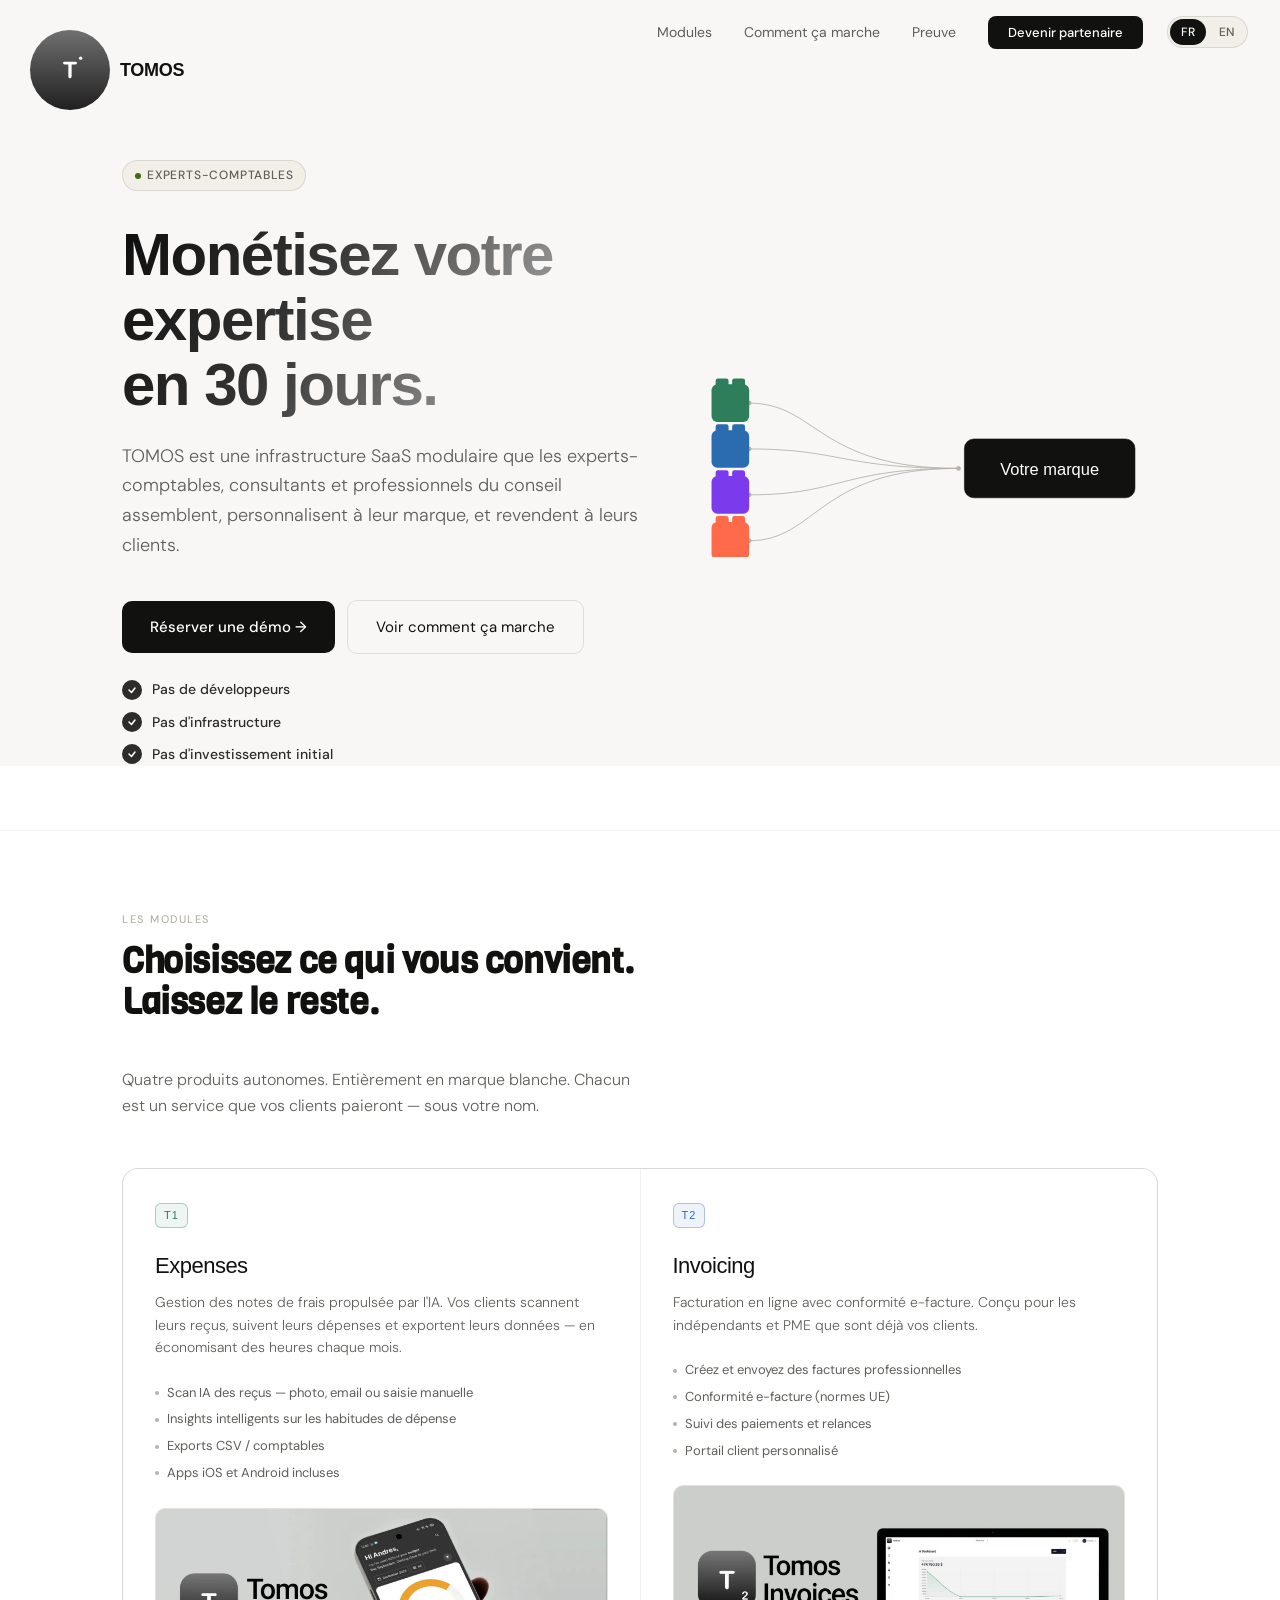
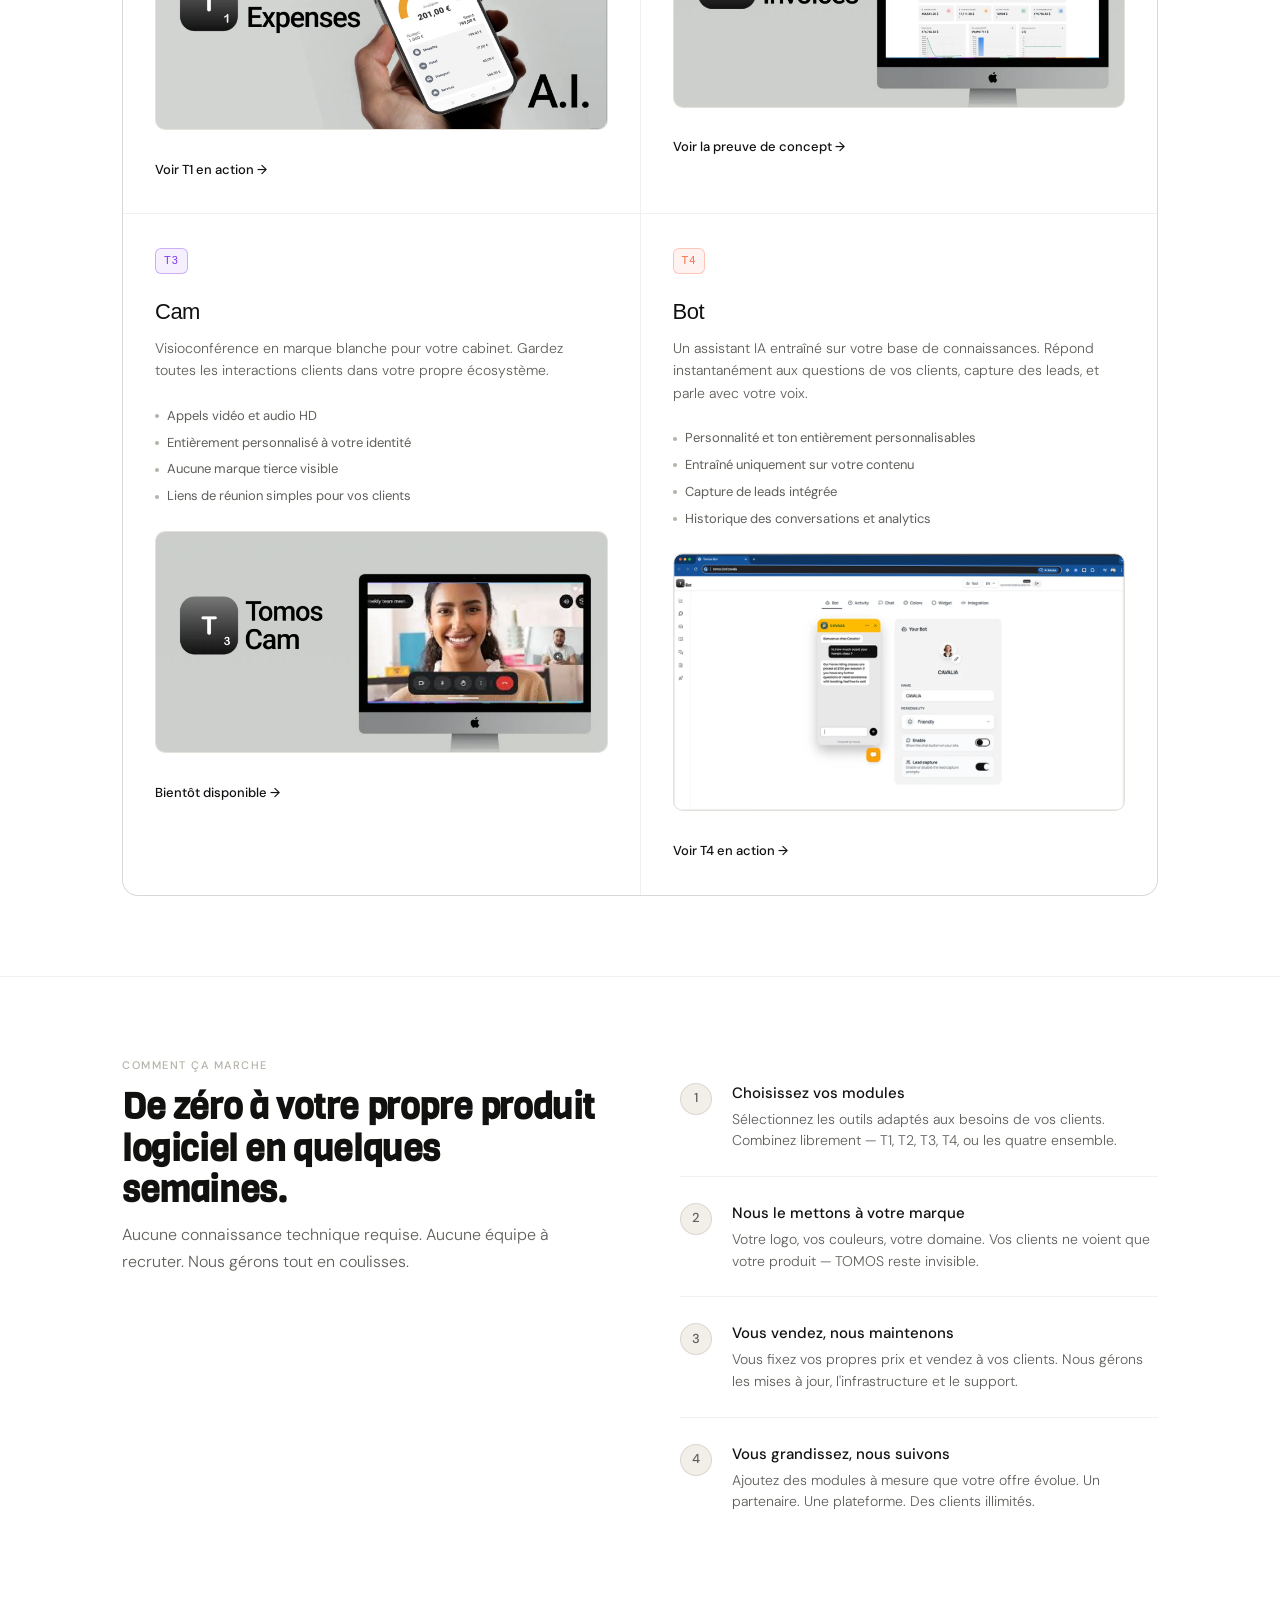
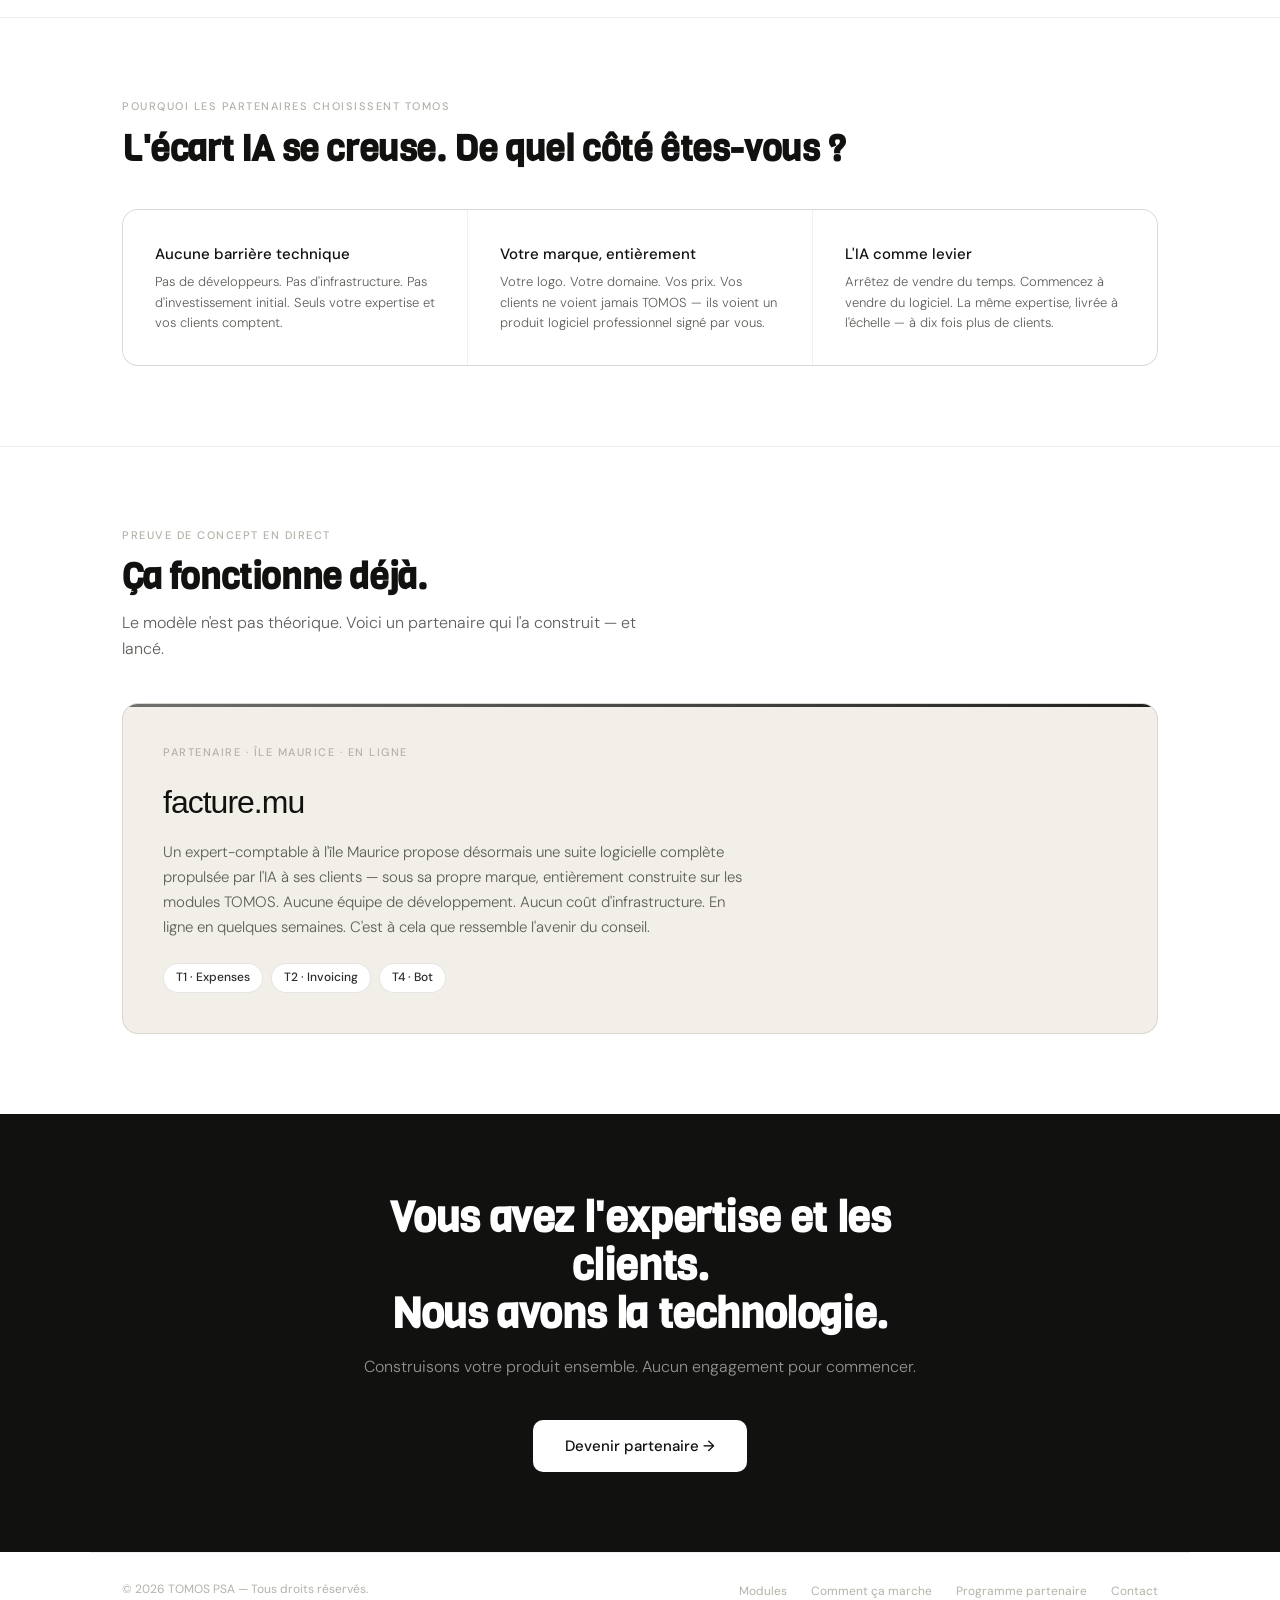
==== commit 1adb7577: "Give H1 a heavier Arial weight and diagonal gradient fill Co-Authored-By: Claude Sonnet 5 <noreply@a" ====
--- a/index.html
+++ b/index.html
@@ -9,7 +9,7 @@
   <link rel="preconnect" href="https://fonts.googleapis.com">
   <link rel="preconnect" href="https://fonts.gstatic.com" crossorigin>
   <link href="https://fonts.googleapis.com/css2?family=DM+Sans:ital,opsz,wght@0,9..40,300;0,9..40,400;0,9..40,500;1,9..40,300&family=Viga&display=swap" rel="stylesheet">
-  <link rel="stylesheet" href="assets/css/style.css?v=14">
+  <link rel="stylesheet" href="assets/css/style.css?v=15">
 </head>
 <body>
 
--- a/assets/css/style.css
+++ b/assets/css/style.css
@@ -206,16 +206,21 @@
 }
 
 h1 {
-  font-family: 'Viga', 'Helvetica Neue', Arial, sans-serif;
+  font-family: Arial, 'Helvetica Neue', sans-serif;
   font-size: clamp(38px, 6vw, 60px);
-  font-weight: 700;
+  font-weight: 800;
   line-height: 1.08;
-  letter-spacing: -1px;
+  letter-spacing: -1.5px;
   max-width: 720px;
   margin-bottom: 1.5rem;
-}
-
-h1 .muted { color: var(--mid-gray); }
+  background: linear-gradient(120deg, #0d0d0d 0%, #333333 35%, #8a8a8a 70%, #bcbcbc 100%);
+  -webkit-background-clip: text;
+  background-clip: text;
+  color: transparent;
+  -webkit-text-fill-color: transparent;
+}
+
+h1 .muted { color: inherit; }
 
 .hero-sub {
   font-size: 18px;
@@ -918,11 +923,11 @@
 }
 
 .hero-tour .viewer-panel-text .feature-title {
-  font-family: 'Viga', 'Helvetica Neue', Arial, sans-serif;
+  font-family: Arial, 'Helvetica Neue', sans-serif;
   font-size: clamp(38px, 6vw, 60px);
-  font-weight: 700;
+  font-weight: 800;
   line-height: 1.08;
-  letter-spacing: -1px;
+  letter-spacing: -1.5px;
   max-width: 640px;
   margin-bottom: 1.25rem;
 }
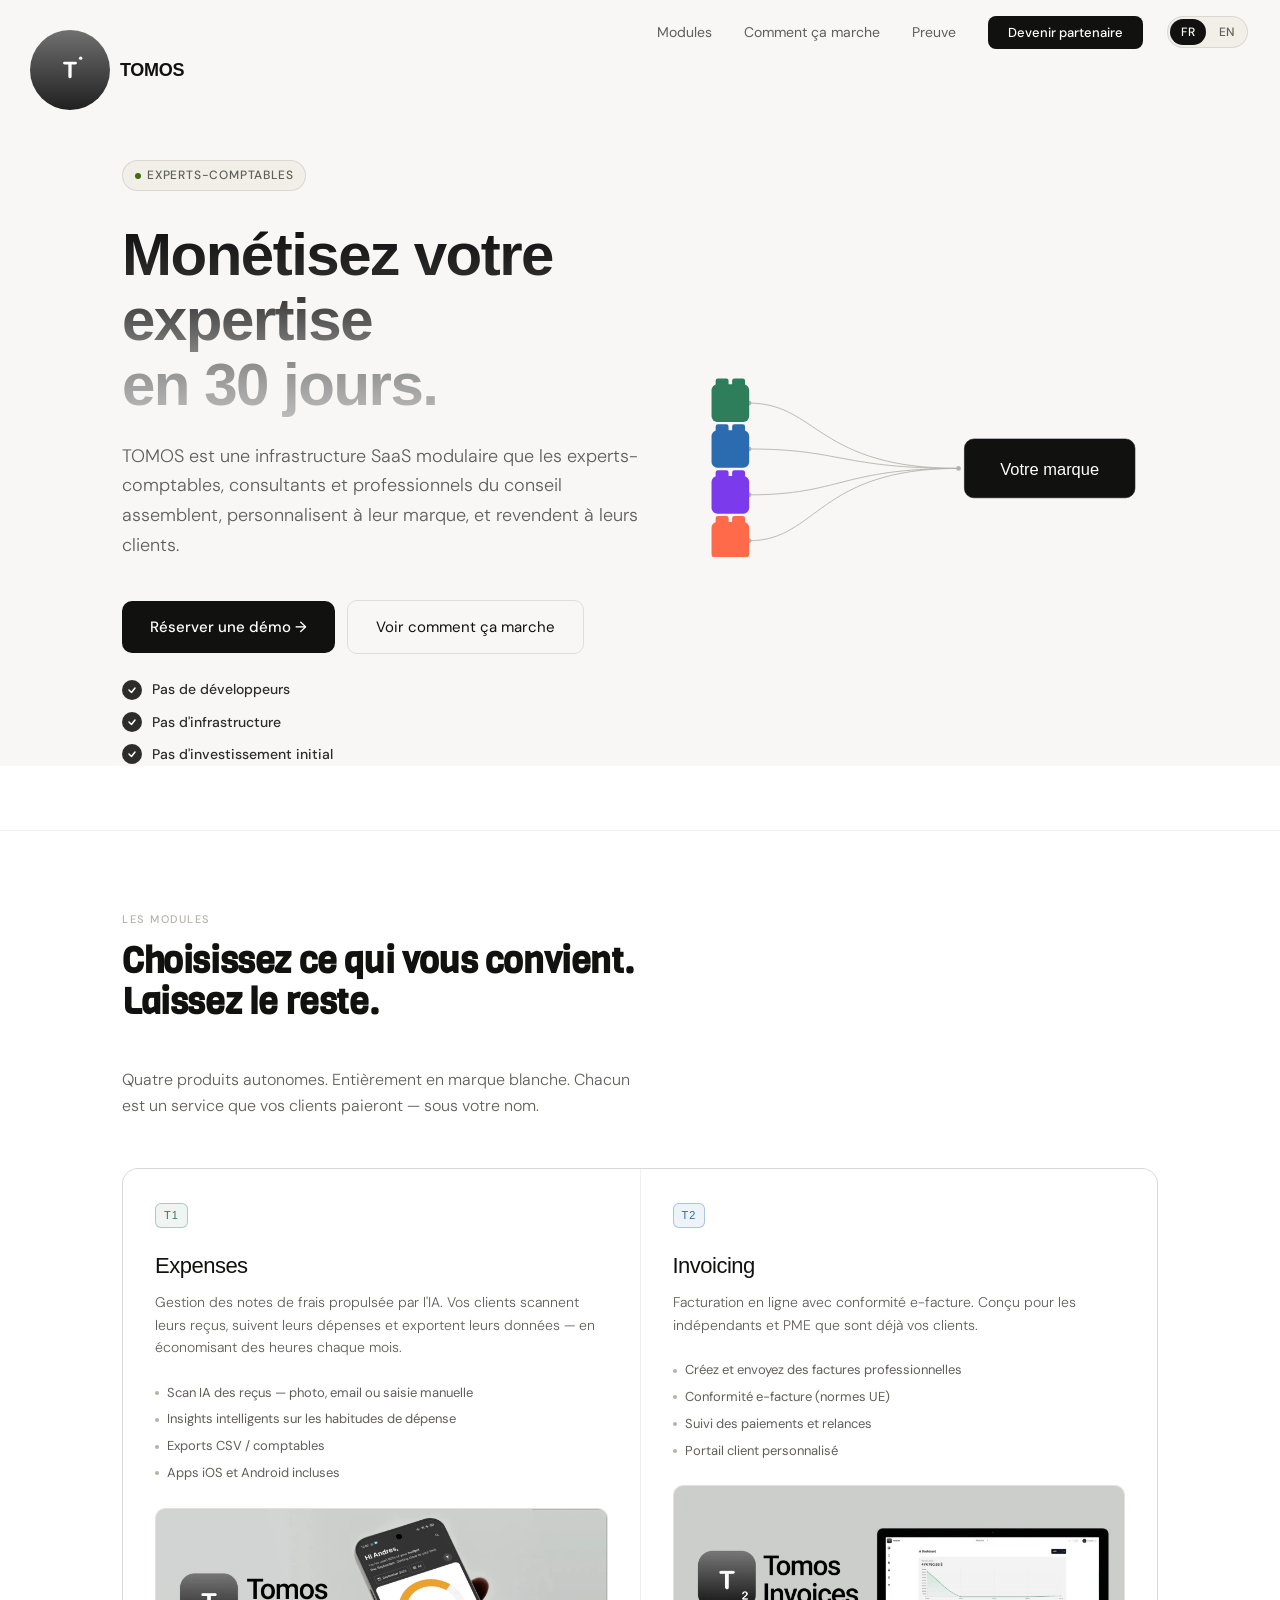
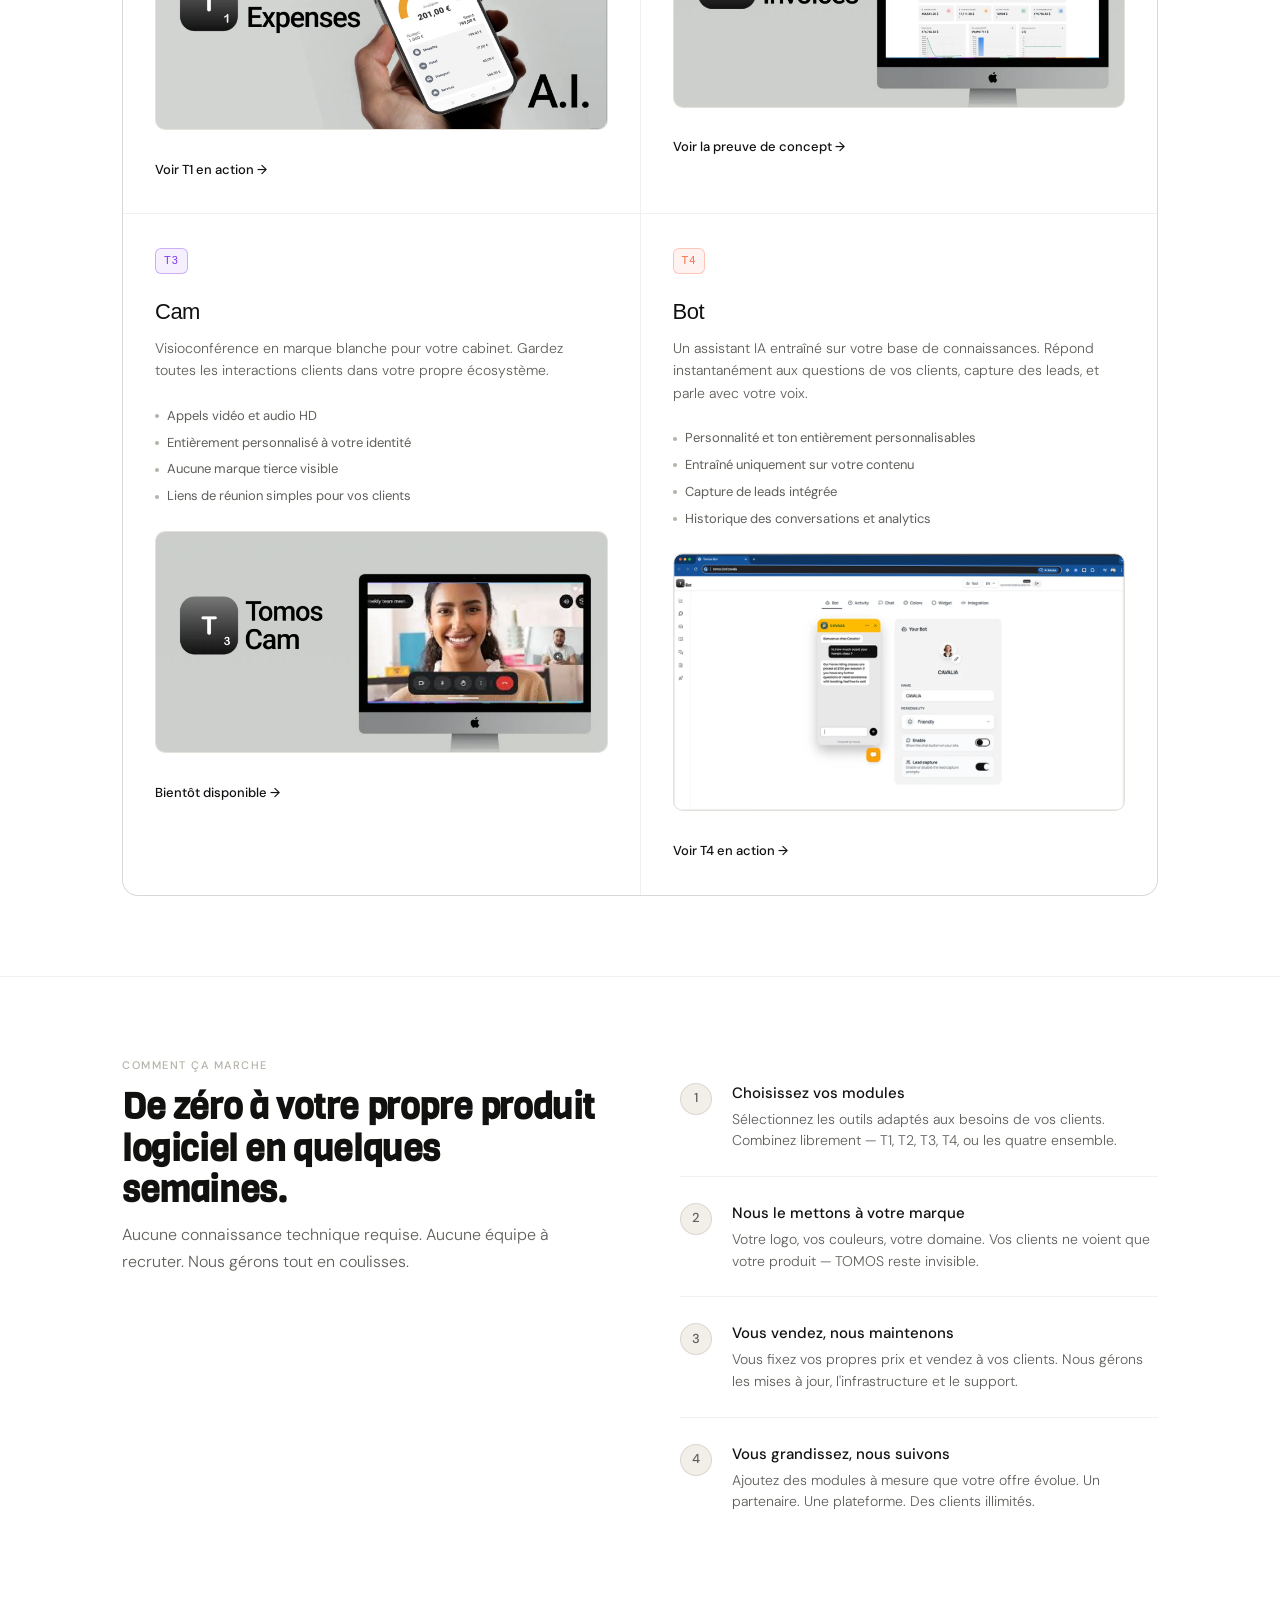
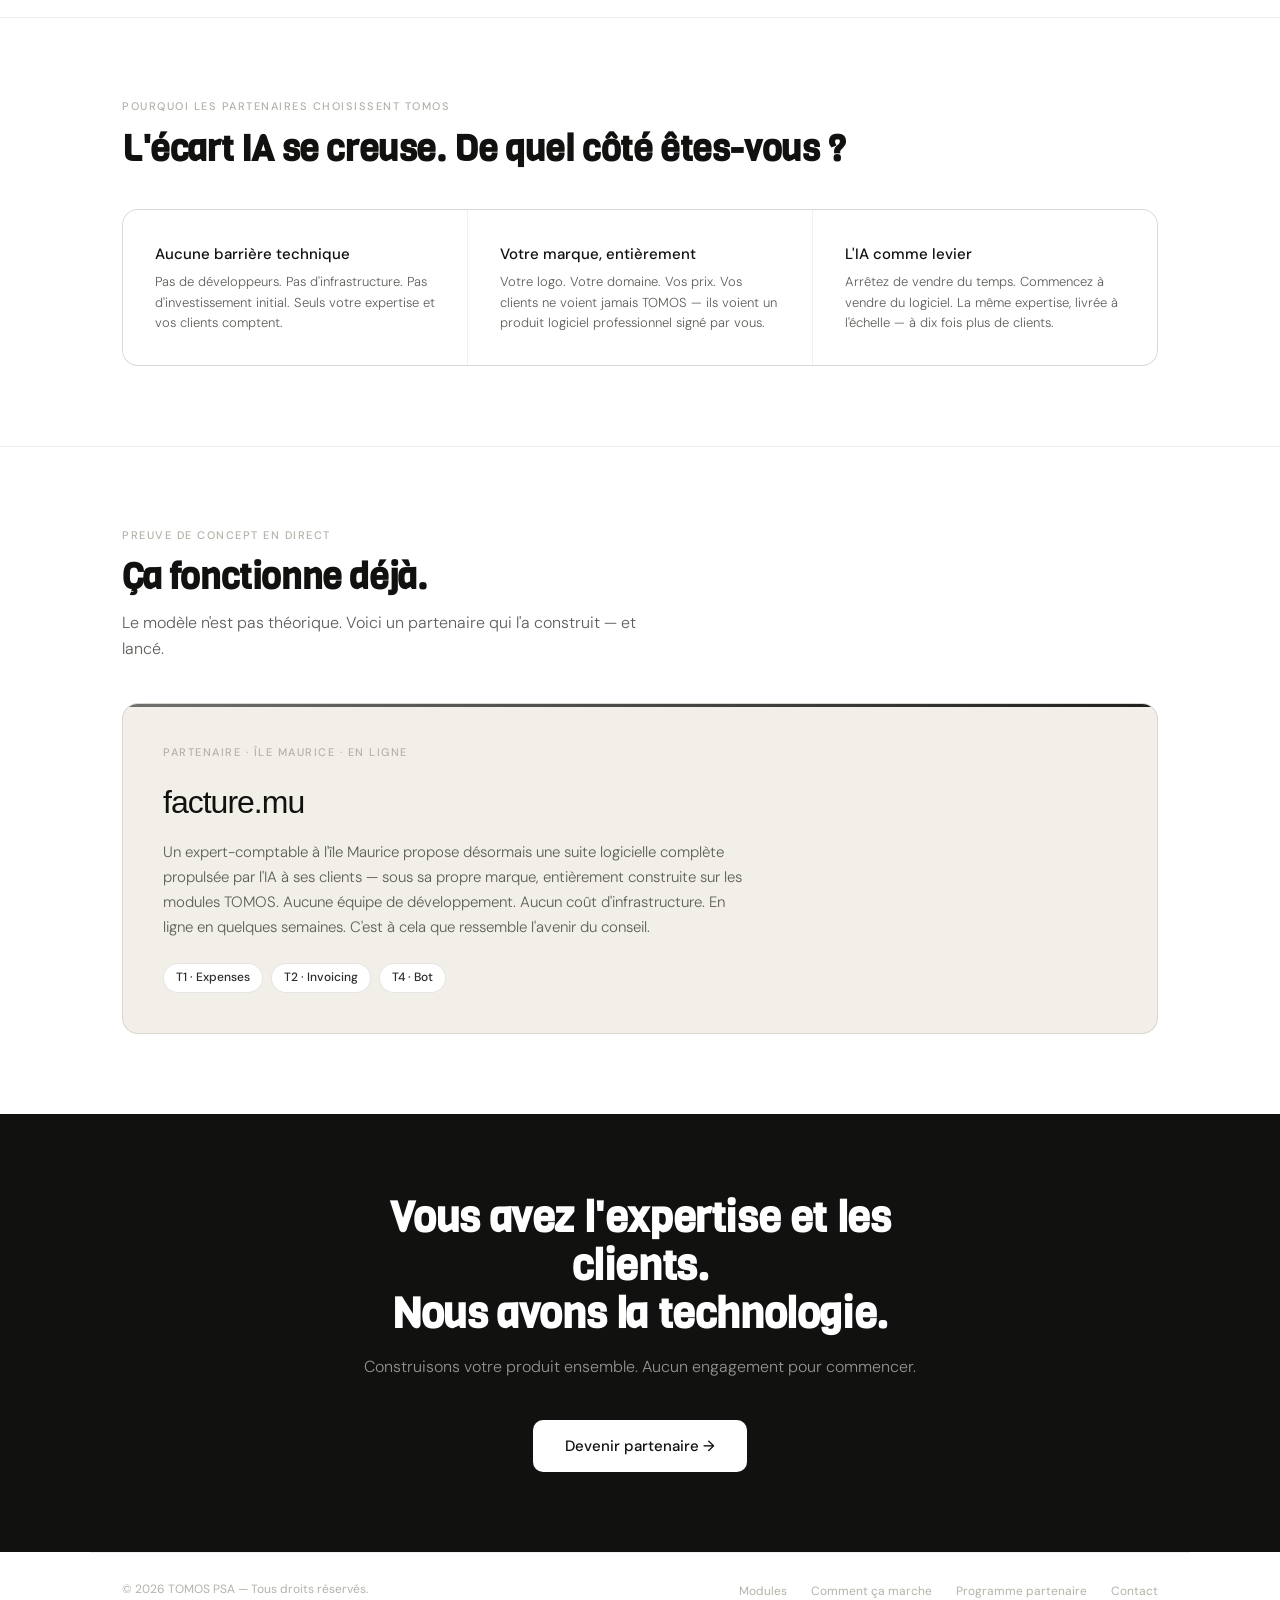
==== commit edf1ed96: "Switch H1 gradient to vertical Co-Authored-By: Claude Sonnet 5 <noreply@anthropic.com>" ====
--- a/index.html
+++ b/index.html
@@ -9,7 +9,7 @@
   <link rel="preconnect" href="https://fonts.googleapis.com">
   <link rel="preconnect" href="https://fonts.gstatic.com" crossorigin>
   <link href="https://fonts.googleapis.com/css2?family=DM+Sans:ital,opsz,wght@0,9..40,300;0,9..40,400;0,9..40,500;1,9..40,300&family=Viga&display=swap" rel="stylesheet">
-  <link rel="stylesheet" href="assets/css/style.css?v=15">
+  <link rel="stylesheet" href="assets/css/style.css?v=16">
 </head>
 <body>
 
--- a/assets/css/style.css
+++ b/assets/css/style.css
@@ -213,7 +213,7 @@
   letter-spacing: -1.5px;
   max-width: 720px;
   margin-bottom: 1.5rem;
-  background: linear-gradient(120deg, #0d0d0d 0%, #333333 35%, #8a8a8a 70%, #bcbcbc 100%);
+  background: linear-gradient(180deg, #0d0d0d 0%, #333333 35%, #8a8a8a 70%, #bcbcbc 100%);
   -webkit-background-clip: text;
   background-clip: text;
   color: transparent;
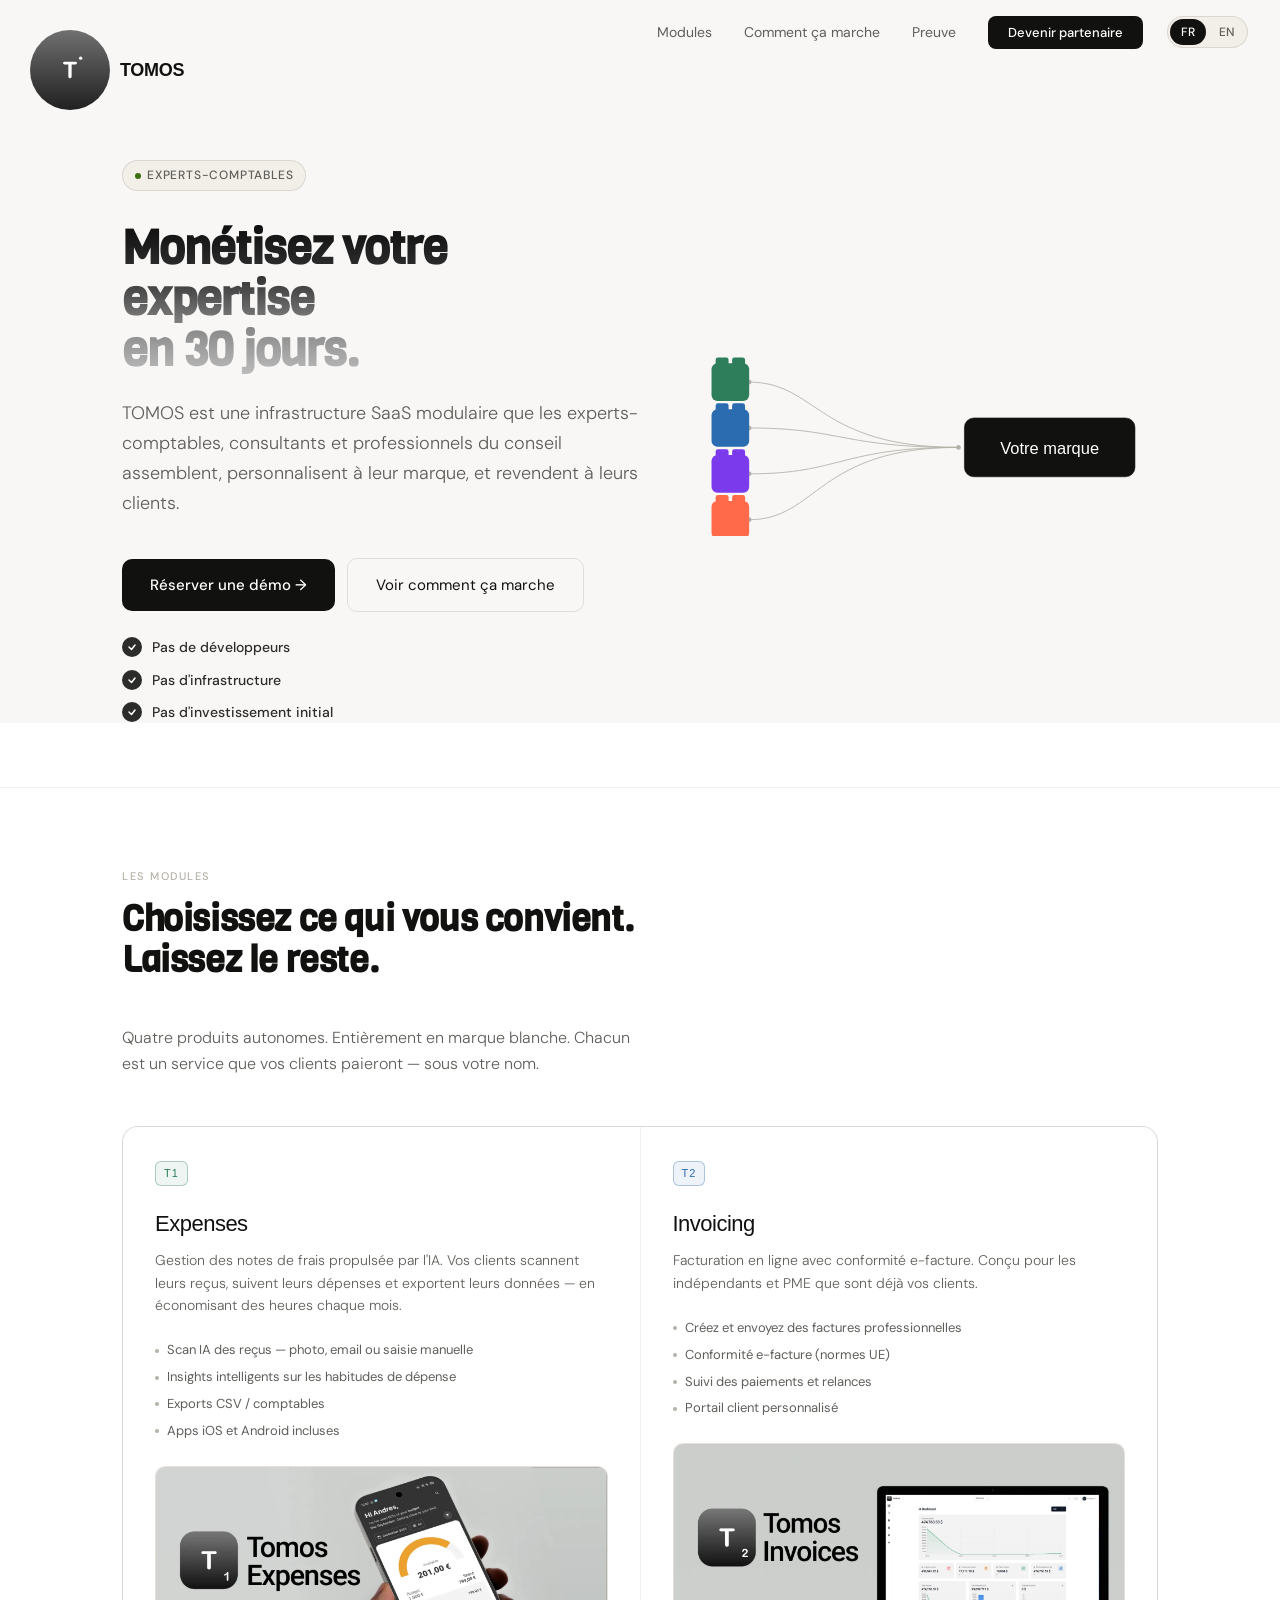
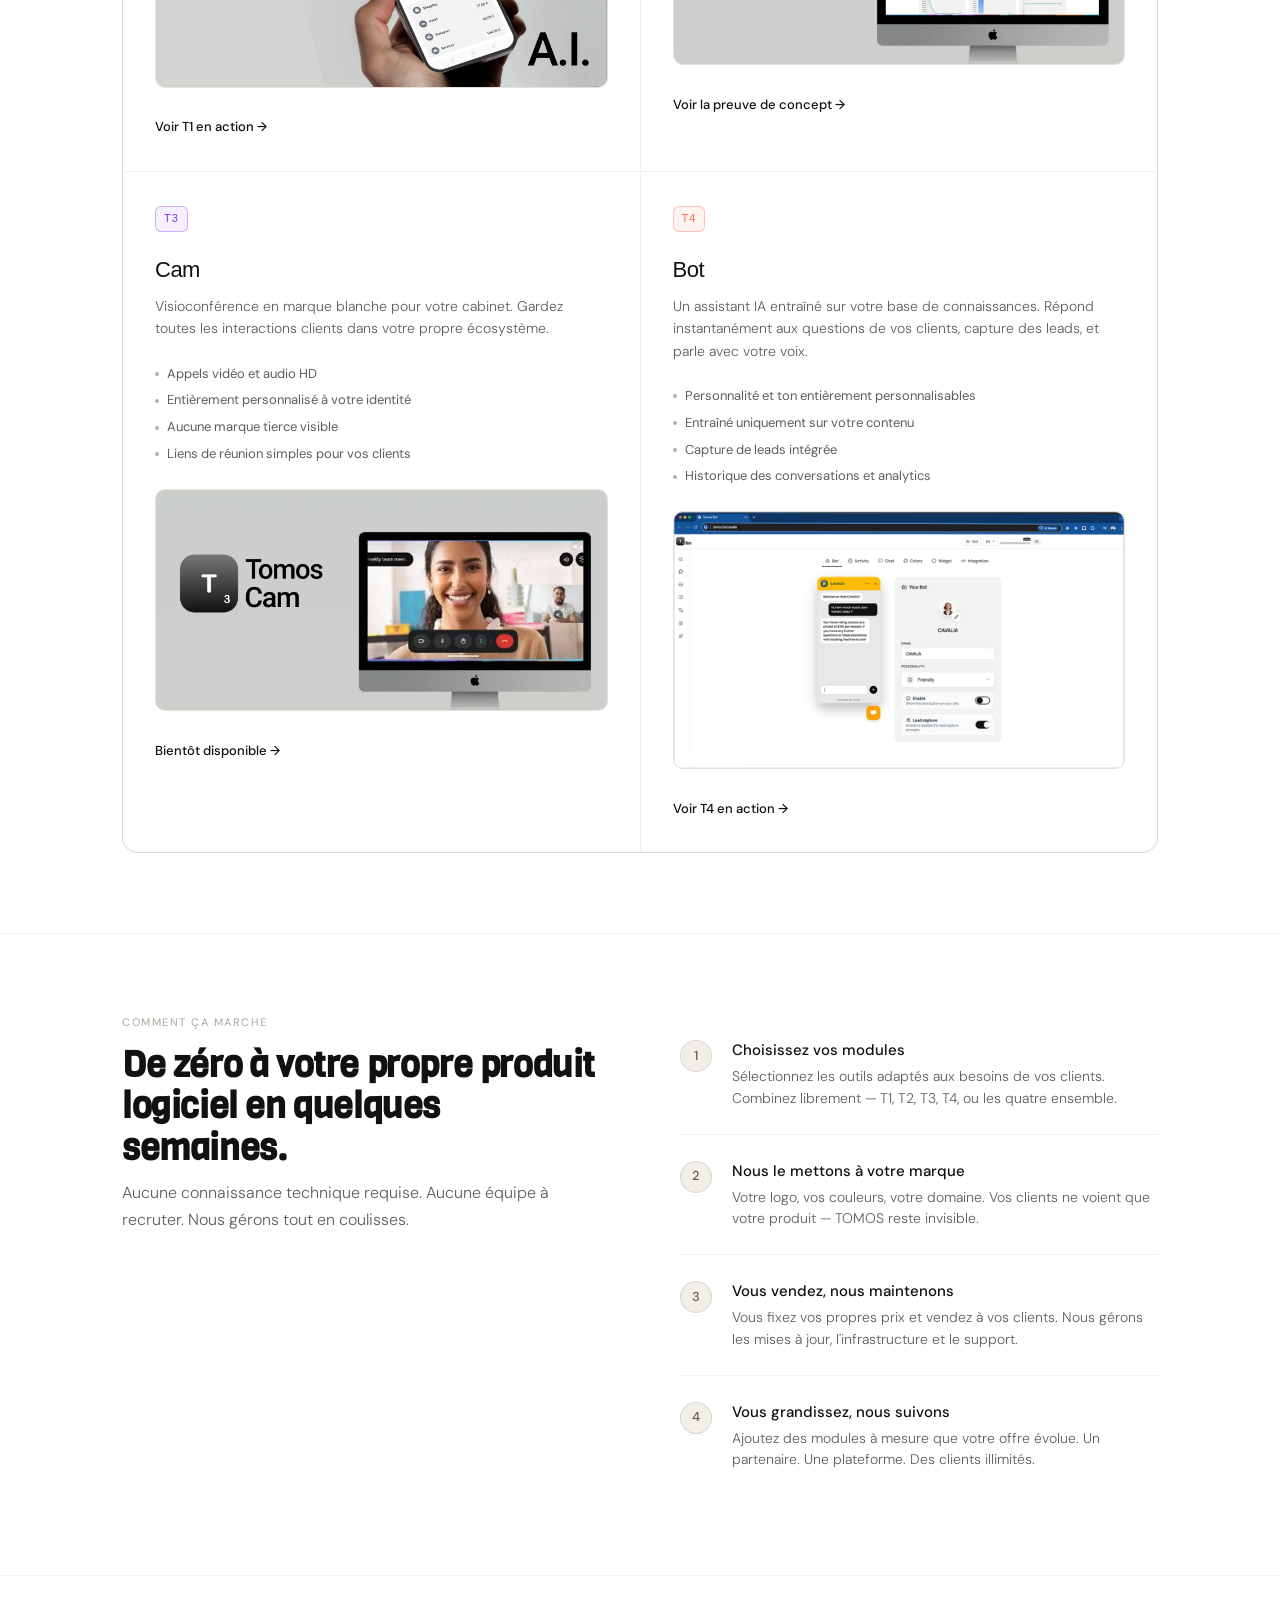
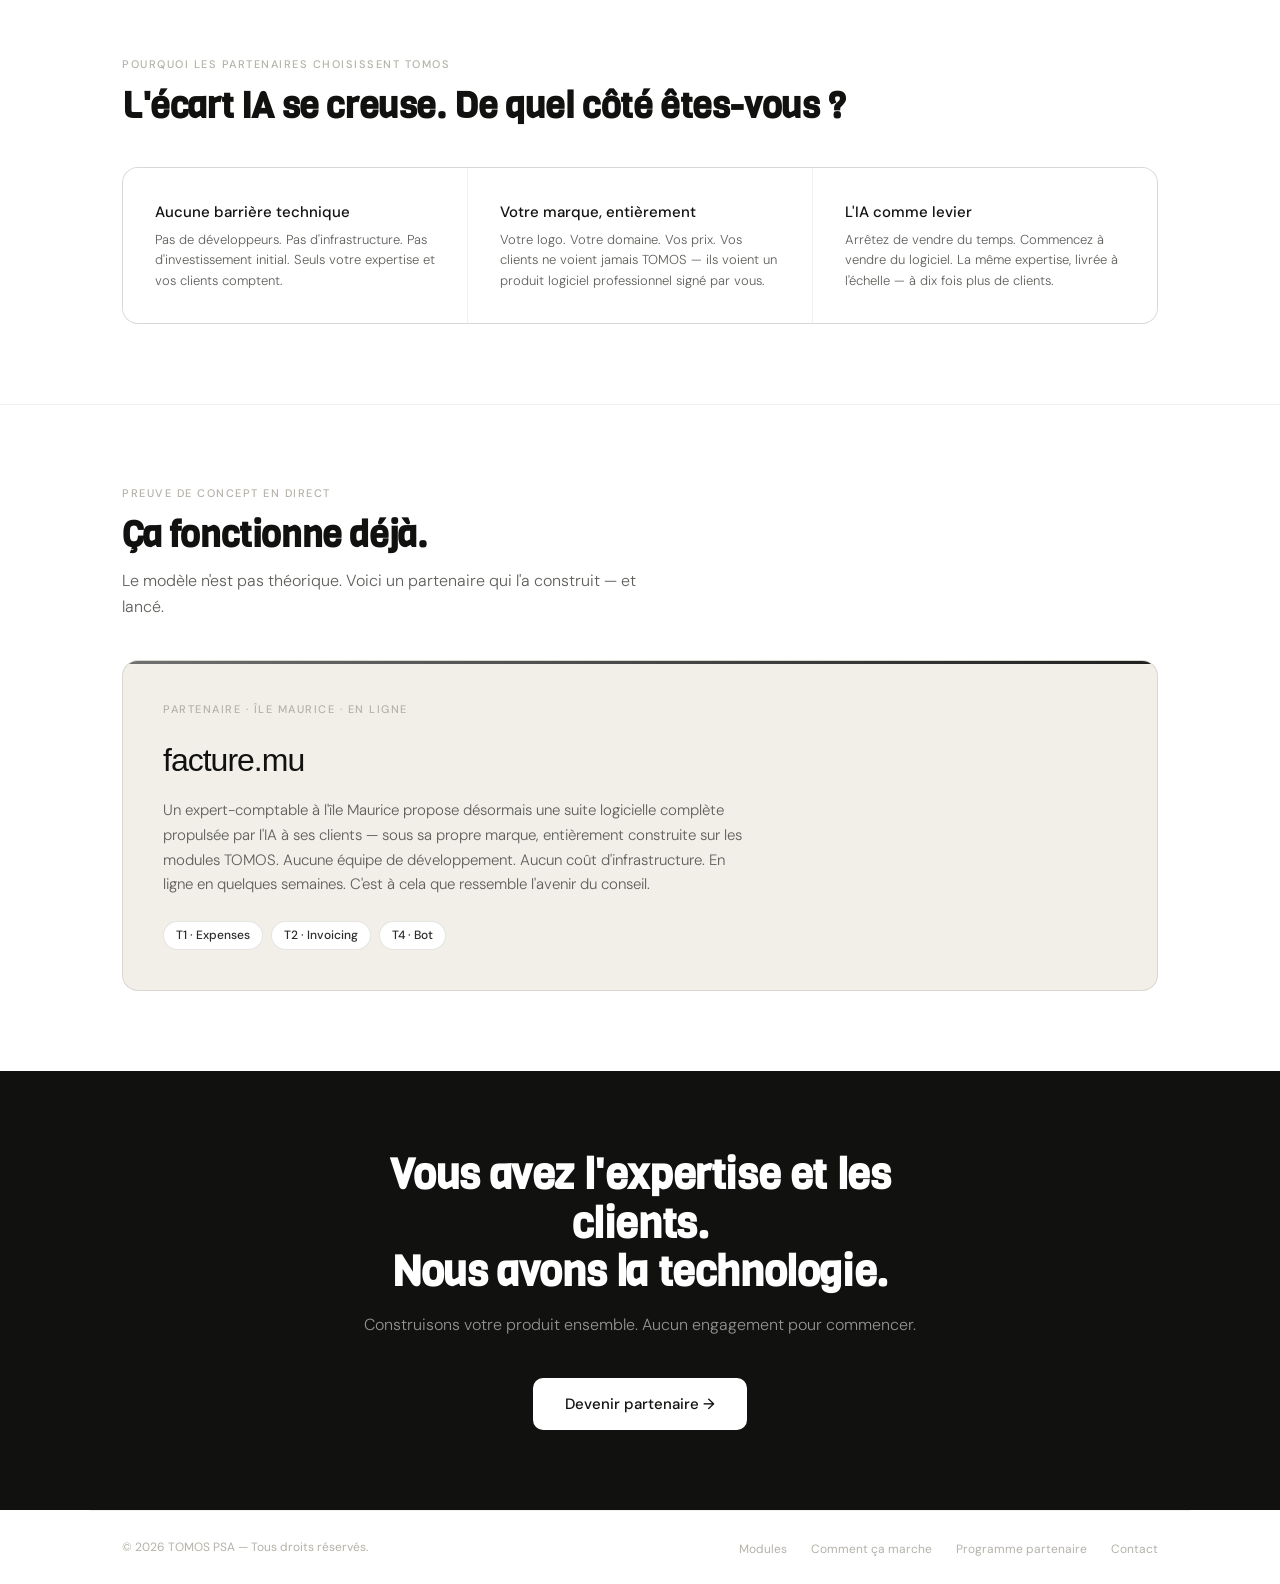
==== commit 8b0aad32: "Revert H1 to Viga font, cap size at 47px Co-Authored-By: Claude Sonnet 5 <noreply@anthropic.com>" ====
--- a/index.html
+++ b/index.html
@@ -9,7 +9,7 @@
   <link rel="preconnect" href="https://fonts.googleapis.com">
   <link rel="preconnect" href="https://fonts.gstatic.com" crossorigin>
   <link href="https://fonts.googleapis.com/css2?family=DM+Sans:ital,opsz,wght@0,9..40,300;0,9..40,400;0,9..40,500;1,9..40,300&family=Viga&display=swap" rel="stylesheet">
-  <link rel="stylesheet" href="assets/css/style.css?v=16">
+  <link rel="stylesheet" href="assets/css/style.css?v=17">
 </head>
 <body>
 
--- a/assets/css/style.css
+++ b/assets/css/style.css
@@ -206,11 +206,11 @@
 }
 
 h1 {
-  font-family: Arial, 'Helvetica Neue', sans-serif;
-  font-size: clamp(38px, 6vw, 60px);
-  font-weight: 800;
+  font-family: 'Viga', 'Helvetica Neue', Arial, sans-serif;
+  font-size: clamp(38px, 6vw, 47px);
+  font-weight: 700;
   line-height: 1.08;
-  letter-spacing: -1.5px;
+  letter-spacing: -1px;
   max-width: 720px;
   margin-bottom: 1.5rem;
   background: linear-gradient(180deg, #0d0d0d 0%, #333333 35%, #8a8a8a 70%, #bcbcbc 100%);
@@ -923,11 +923,11 @@
 }
 
 .hero-tour .viewer-panel-text .feature-title {
-  font-family: Arial, 'Helvetica Neue', sans-serif;
-  font-size: clamp(38px, 6vw, 60px);
-  font-weight: 800;
+  font-family: 'Viga', 'Helvetica Neue', Arial, sans-serif;
+  font-size: clamp(38px, 6vw, 47px);
+  font-weight: 700;
   line-height: 1.08;
-  letter-spacing: -1.5px;
+  letter-spacing: -1px;
   max-width: 640px;
   margin-bottom: 1.25rem;
 }
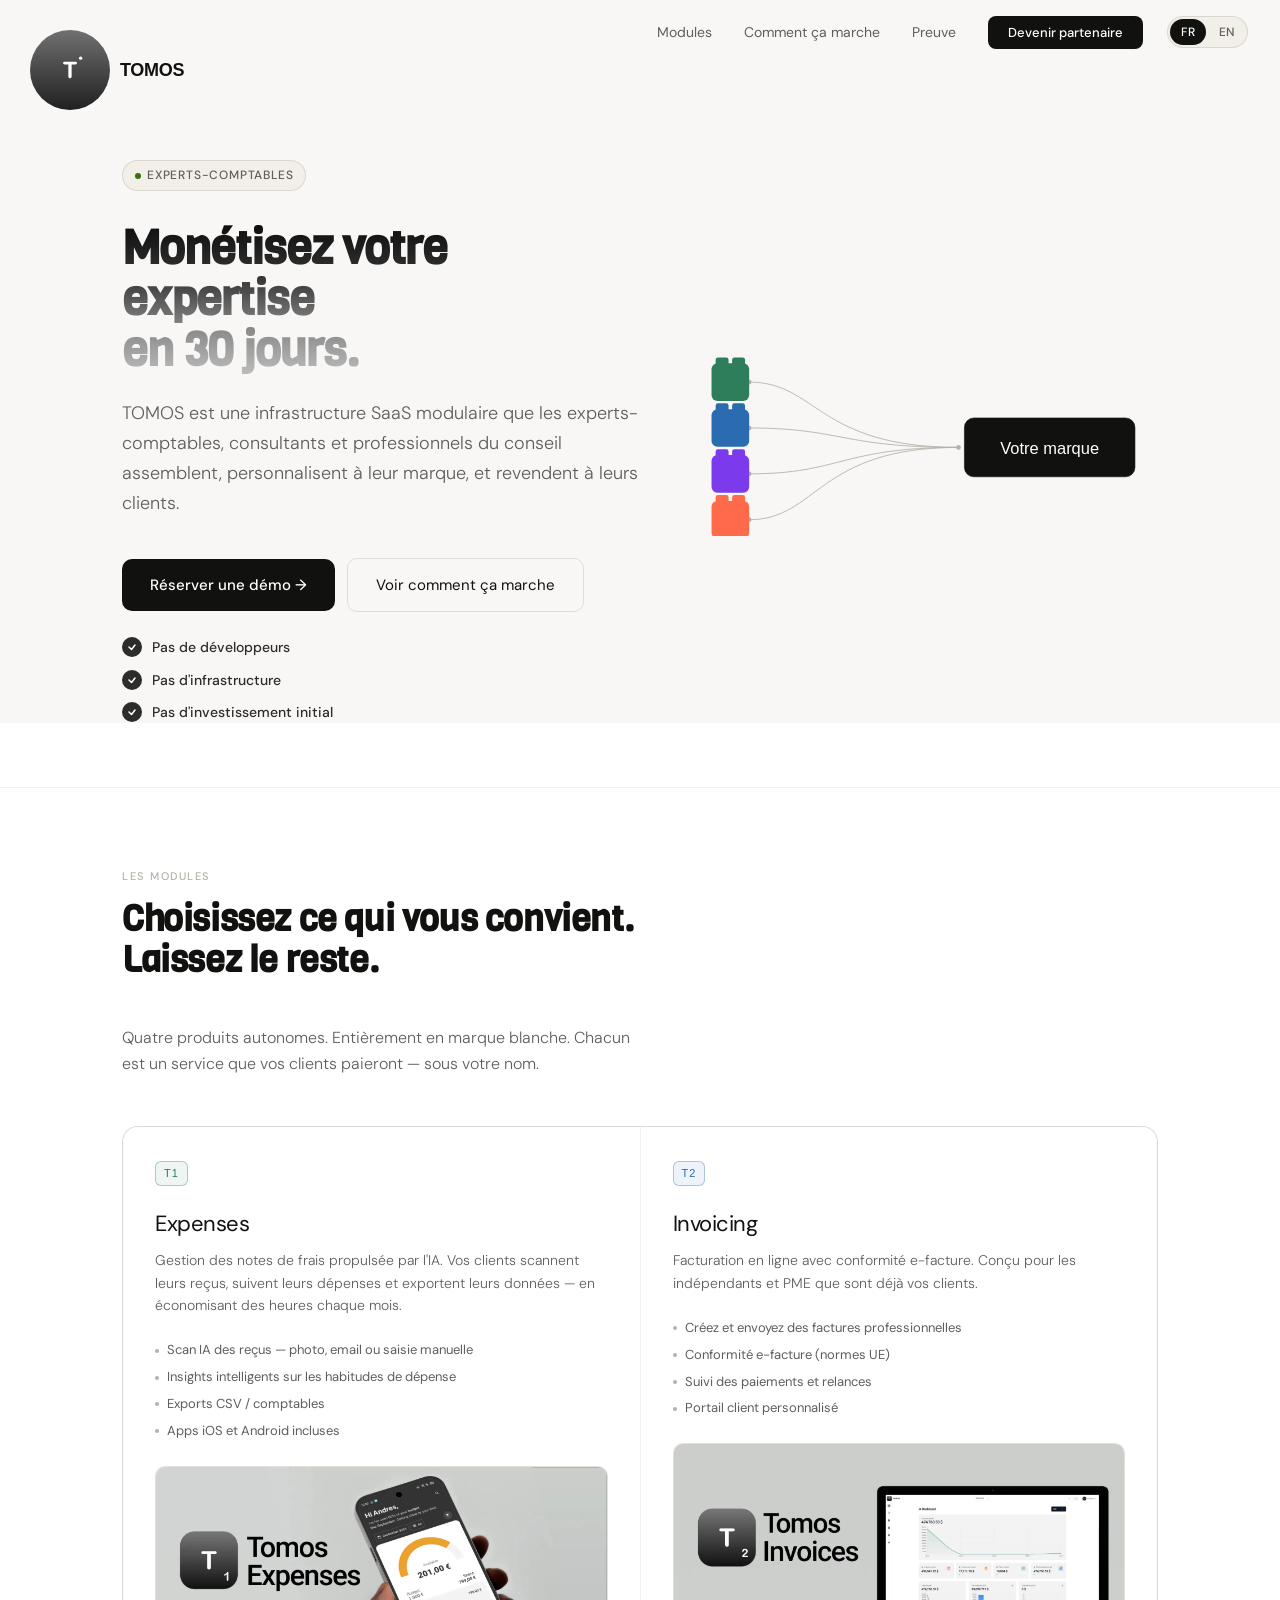
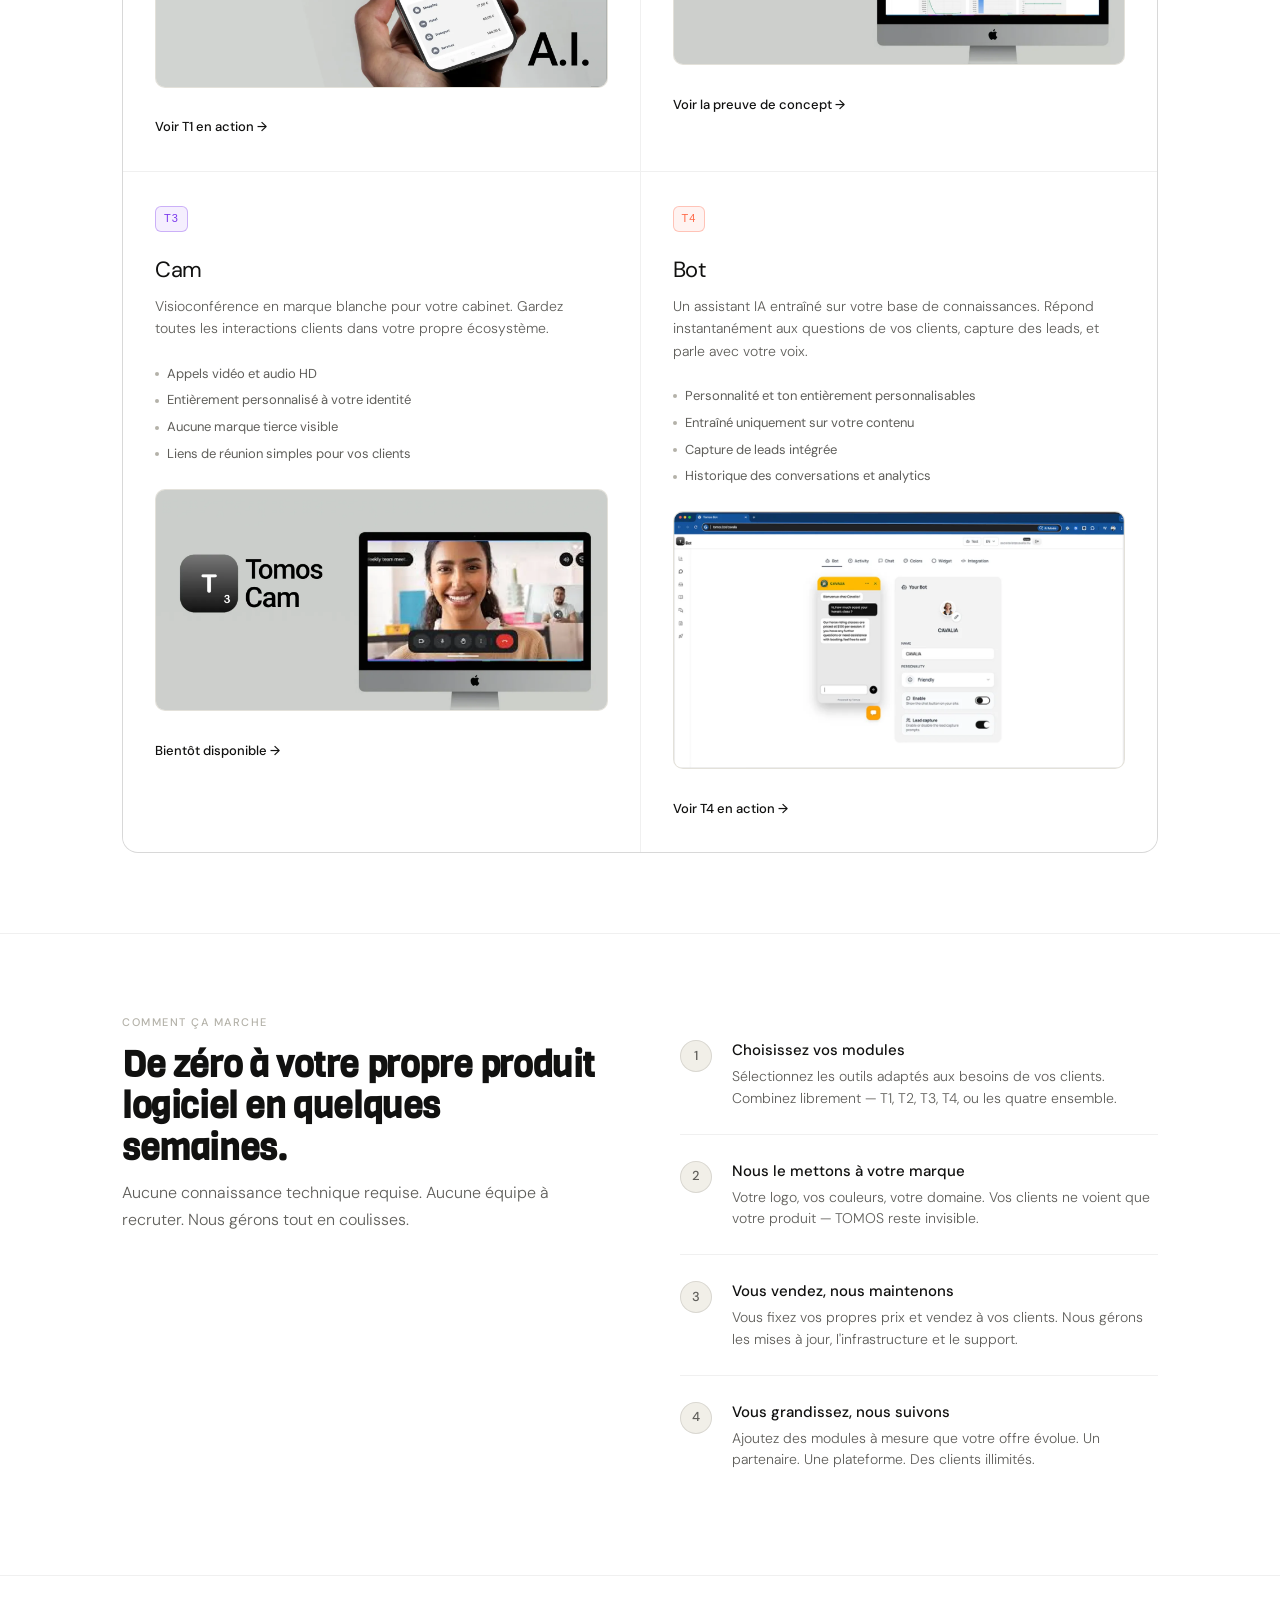
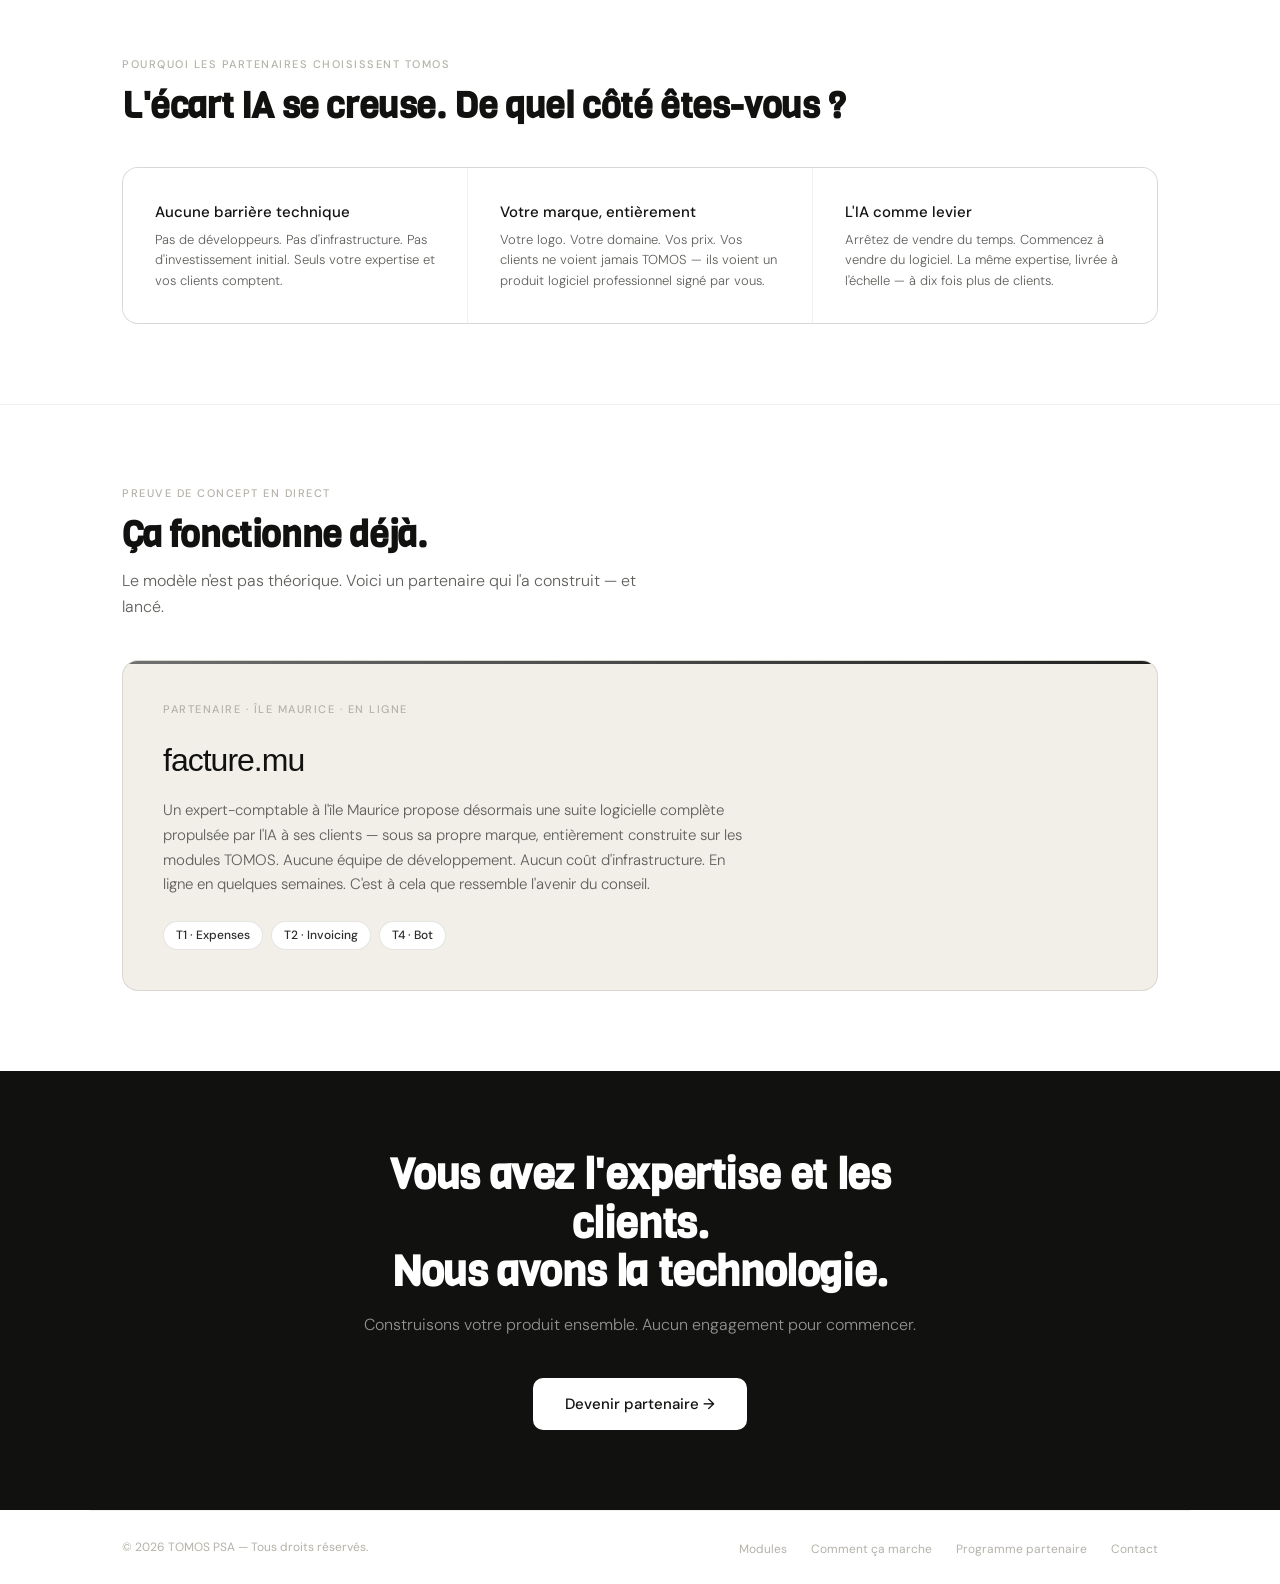
==== commit 815d898b: "Set module card titles to DM Sans Co-Authored-By: Claude Sonnet 5 <noreply@anthropic.com>" ====
--- a/index.html
+++ b/index.html
@@ -9,7 +9,7 @@
   <link rel="preconnect" href="https://fonts.googleapis.com">
   <link rel="preconnect" href="https://fonts.gstatic.com" crossorigin>
   <link href="https://fonts.googleapis.com/css2?family=DM+Sans:ital,opsz,wght@0,9..40,300;0,9..40,400;0,9..40,500;1,9..40,300&family=Viga&display=swap" rel="stylesheet">
-  <link rel="stylesheet" href="assets/css/style.css?v=17">
+  <link rel="stylesheet" href="assets/css/style.css?v=18">
 </head>
 <body>
 
--- a/assets/css/style.css
+++ b/assets/css/style.css
@@ -457,11 +457,18 @@
 }
 
 .module-title, .feature-title {
-  font-family: var(--font-display);
   font-size: 22px;
   font-weight: 400;
   letter-spacing: -0.5px;
   margin-bottom: 0.5rem;
+}
+
+.module-title {
+  font-family: 'DM Sans', var(--font-display);
+}
+
+.feature-title {
+  font-family: var(--font-display);
 }
 
 .feature-title { font-size: 17px; }
